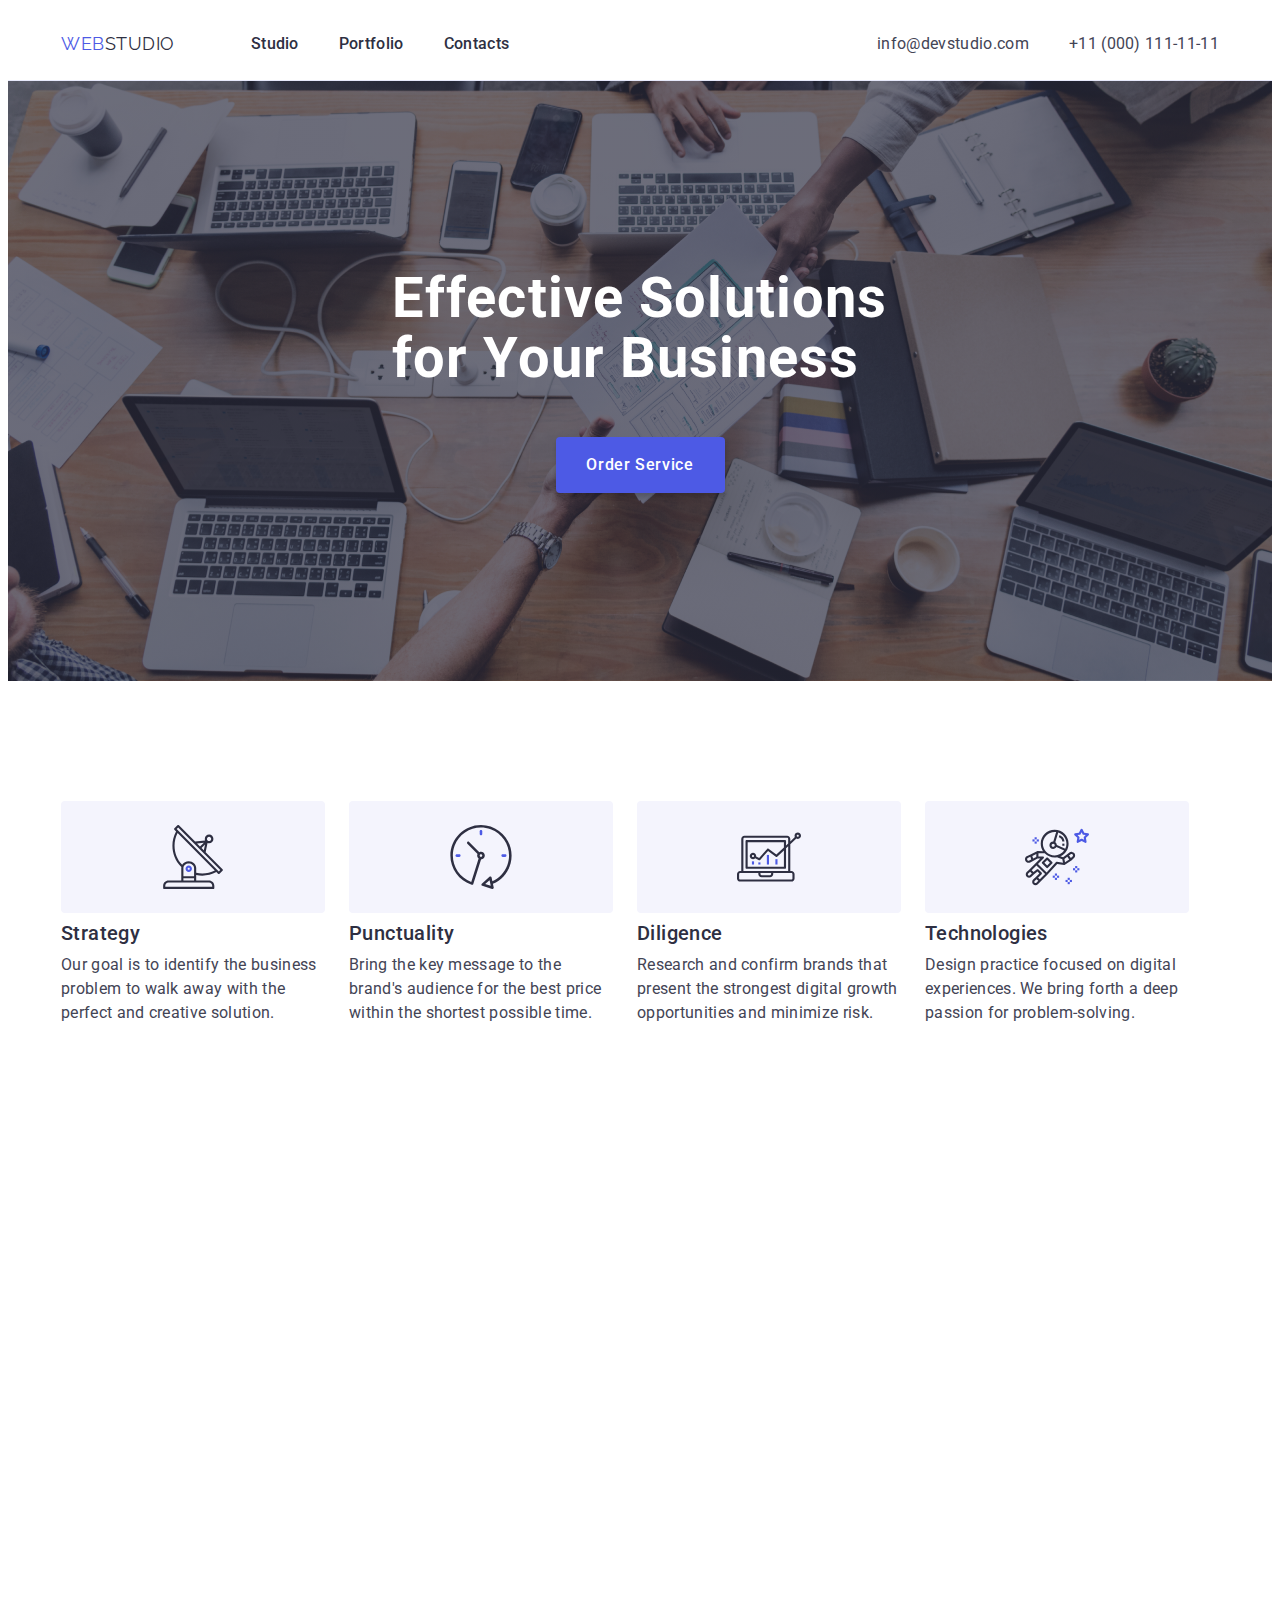
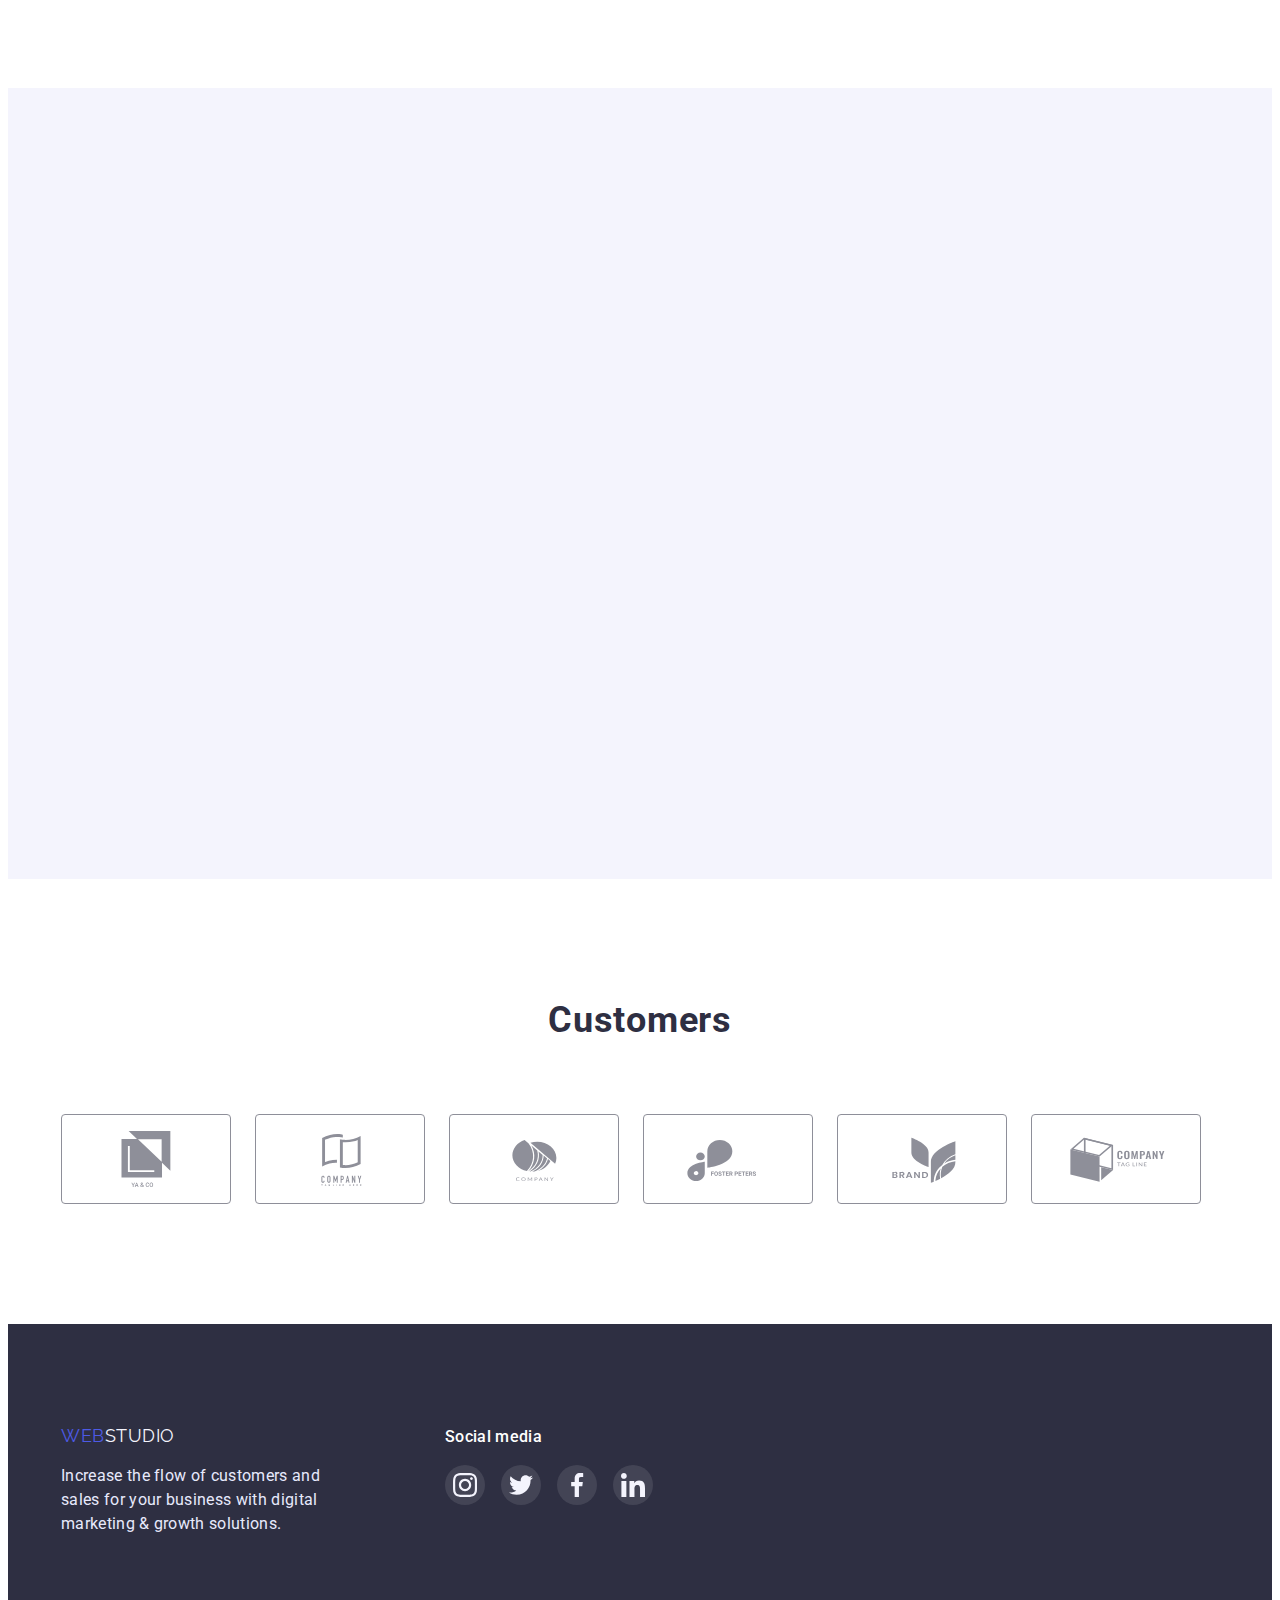
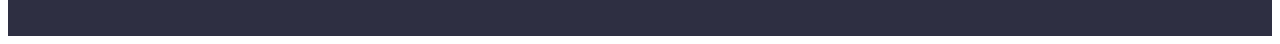
==== index.html @ cd5cf361 "Initial commit" ====
<!DOCTYPE html>
<html lang="en">
  <head>
    <meta charset="UTF-8" />
    <meta http-equiv="X-UA-Compatible" content="IE=edge" />
    <meta name="viewport" content="width=device-width, initial-scale=1.0" />
    <link rel="preconnect" href="https://fonts.googleapis.com" />
    <link rel="preconnect" href="https://fonts.gstatic.com" crossorigin />
    <link
      href="https://fonts.googleapis.com/css2?family=Raleway:wght@800&family=Roboto:wght@400;500;700;900&display=swap"
      rel="stylesheet"
    />
    <title>Web Studio</title>
    <link
      rel="stylesheet"
      href="https://cdnjs.cloudflare.com/ajax/libs/modern-normalize/1.1.0/modern-normalize.min.css"
      integrity="sha512-wpPYUAdjBVSE4KJnH1VR1HeZfpl1ub8YT/NKx4PuQ5NmX2tKuGu6U/JRp5y+Y8XG2tV+wKQpNHVUX03MfMFn9Q=="
      crossorigin="anonymous"
      referrerpolicy="no-referrer"
    />
    <link href="https://unpkg.com/aos@2.3.1/dist/aos.css" rel="stylesheet" />
    <link rel="stylesheet" href="./css/styles.css" />
  </head>
  <body>
    <!-- Header -->
    <header class="header">
      <div class="container header-container">
        <nav class="nav">
          <a class="logo link" href="./index.html"
            >Web<span class="logo-item">Studio</span></a
          >
          <ul class="menu-list list">
            <li class="menu-item">
              <a class="menu-link link" href="./index.html">Studio</a>
            </li>
            <li class="menu-item">
              <a class="menu-link link" href="./portfolio.html">Portfolio</a>
            </li>
            <li class="menu-item">
              <a class="menu-link link" href="./contacts.html">Contacts</a>
            </li>
          </ul>
        </nav>
        <address class="adress">
          <ul class="adress-menu list">
            <li class="adress-menu-item">
              <a class="adress-link link" href="mailto:info@devstudio.com"
                >info@devstudio.com</a
              >
            </li>
            <li class="adress-menu-item">
              <a class="adress-link link" href="tel:+11(000)111-11-11"
                >+11 (000) 111-11-11</a
              >
            </li>
          </ul>
        </address>
      </div>
    </header>
    <main>
      <section class="hero section">
        <div class="container hero-container">
          <h1 class="hero-title">Effective Solutions for Your Business</h1>
          <button class="main-btn btn" type="button" data-modal-open>
            Order Service
          </button>
        </div>
      </section>

      <!-- Our Features -->
      <section class="section">
        <div class="container">
          <h2 class="hidden">Our Features</h2>
          <ul class="features-list list">
            <li class="features-item">
              <div class="features-link link">
                <svg class="features-icon" width="64" height="64">
                  <use href="./images/icons.svg#icon-antenna"></use>
                </svg>
              </div>
              <h3 class="features-title">Strategy</h3>
              <p class="features-text">
                Our goal is to identify the business problem to walk away with
                the perfect and creative solution.
              </p>
            </li>
            <li class="features-item">
              <div class="features-link link">
                <svg class="features-icon" width="64" height="64">
                  <use href="./images/icons.svg#icon-clock"></use>
                </svg>
              </div>
              <h3 class="features-title">Punctuality</h3>
              <p class="features-text">
                Bring the key message to the brand's audience for the best price
                within the shortest possible time.
              </p>
            </li>
            <li class="features-item">
              <div class="features-link link">
                <svg class="features-icon" width="64" height="64">
                  <use href="./images/icons.svg#icon-diagram"></use>
                </svg>
              </div>
              <h3 class="features-title">Diligence</h3>

              <p class="features-text">
                Research and confirm brands that present the strongest digital
                growth opportunities and minimize risk.
              </p>
            </li>
            <li class="features-item">
              <div class="features-link link">
                <svg class="features-icon" width="64" height="64">
                  <use href="./images/icons.svg#icon-astronaut"></use>
                </svg>
              </div>
              <h3 class="features-title">Technologies</h3>
              <p class="features-text">
                Design practice focused on digital experiences. We bring forth a
                deep passion for problem-solving.
              </p>
            </li>
          </ul>
        </div>
      </section>
      <!-- What are we doing -->
      <section class="work-examples">
        <div class="container">
          <h2 class="section-title" data-aos="flip-left">What are we doing</h2>
          <ul class="examples-list list" data-aos="zoom-in-right">
            <li class="examples-item">
              <img src="./images/examples-1.jpg" alt="Computer" width="360" />
            </li>
            <li class="examples-item">
              <img
                src="./images/examples-2.jpg"
                alt="Mobile phone with many displays"
                width="360"
              />
            </li>
            <li class="examples-item">
              <img
                src="./images/examples-3.jpg"
                alt="the phone in the hand on the background of the computer screen"
                width="360"
              />
            </li>
          </ul>
        </div>
      </section>
      <!-- Our team -->
      <section class="our-team section">
        <div class="container">
          <h2 class="section-title" data-aos="flip-right">Our Team</h2>
          <ul class="team-list list" data-aos="zoom-in-left">
            <li class="team-item">
              <img
                src="./images/man-1.jpg"
                alt="A man with a smile and a thick beard in a blue shirt"
                width="264"
              />
              <div class="team-container">
                <h3 class="team-card-title">Mark Guerrero</h3>
                <p class="team-text">Product Designer</p>
                <ul class="team-soc-list list">
                  <li class="team-soc-item">
                    <a href="" class="team-soc-link link">
                      <svg class="team-soc-icon" width="16" height="16">
                        <use href="./images/icons.svg#icon-instagram"></use>
                      </svg>
                    </a>
                  </li>
                  <li class="team-soc-item">
                    <a href="" class="team-soc-link link">
                      <svg class="team-soc-icon" width="16" height="16">
                        <use href="./images/icons.svg#icon-twitter"></use>
                      </svg>
                    </a>
                  </li>
                  <li class="team-soc-item">
                    <a href="" class="team-soc-link link">
                      <svg class="team-soc-icon" width="16" height="16">
                        <use href="./images/icons.svg#icon-facebook"></use>
                      </svg>
                    </a>
                  </li>
                  <li class="team-soc-item">
                    <a href="" class="team-soc-link link">
                      <svg class="team-soc-icon" width="16" height="16">
                        <use href="./images/icons.svg#icon-linkedin"></use>
                      </svg>
                    </a>
                  </li>
                </ul>
              </div>
            </li>
            <li class="team-item">
              <img
                src="./images/man-2.jpg"
                alt="The man smiles and looks to the left"
                width="264"
              />
              <div class="team-container">
                <h3 class="team-card-title">Tom Ford</h3>
                <p class="team-text">Frontend Developer</p>
                <ul class="team-soc-list list">
                  <li class="team-soc-item">
                    <a href="" class="team-soc-link link">
                      <svg class="team-soc-icon" width="16" height="16">
                        <use href="./images/icons.svg#icon-instagram"></use>
                      </svg>
                    </a>
                  </li>
                  <li class="team-soc-item">
                    <a href="" class="team-soc-link link">
                      <svg class="team-soc-icon" width="16" height="16">
                        <use href="./images/icons.svg#icon-twitter"></use>
                      </svg>
                    </a>
                  </li>
                  <li class="team-soc-item">
                    <a href="" class="team-soc-link link">
                      <svg class="team-soc-icon" width="16" height="16">
                        <use href="./images/icons.svg#icon-facebook"></use>
                      </svg>
                    </a>
                  </li>
                  <li class="team-soc-item">
                    <a href="" class="team-soc-link link">
                      <svg class="team-soc-icon" width="16" height="16">
                        <use href="./images/icons.svg#icon-linkedin"></use>
                      </svg>
                    </a>
                  </li>
                </ul>
              </div>
            </li>
            <li class="team-item">
              <img
                src="./images/woman-1.jpg"
                alt="The girl in the pink sweater is smiling"
                width="264"
              />
              <div class="team-container">
                <h3 class="team-card-title">Camila Garcia</h3>
                <p class="team-text">Marketing</p>
                <ul class="team-soc-list list">
                  <li class="team-soc-item">
                    <a href="" class="team-soc-link link">
                      <svg class="team-soc-icon" width="16" height="16">
                        <use href="./images/icons.svg#icon-instagram"></use>
                      </svg>
                    </a>
                  </li>
                  <li class="team-soc-item">
                    <a href="" class="team-soc-link link">
                      <svg class="team-soc-icon" width="16" height="16">
                        <use href="./images/icons.svg#icon-twitter"></use>
                      </svg>
                    </a>
                  </li>
                  <li class="team-soc-item">
                    <a href="" class="team-soc-link link">
                      <svg class="team-soc-icon" width="16" height="16">
                        <use href="./images/icons.svg#icon-facebook"></use>
                      </svg>
                    </a>
                  </li>
                  <li class="team-soc-item">
                    <a href="" class="team-soc-link link">
                      <svg class="team-soc-icon" width="16" height="16">
                        <use href="./images/icons.svg#icon-linkedin"></use>
                      </svg>
                    </a>
                  </li>
                </ul>
              </div>
            </li>
            <li class="team-item">
              <img
                src="./images/man-3.jpg"
                alt="A man in a gray T-shirt is smiling"
                width="264"
              />
              <div class="team-container">
                <h3 class="team-card-title">Daniel Wilson</h3>
                <p class="team-text">UI Designer</p>
                <ul class="team-soc-list list">
                  <li class="team-soc-item">
                    <a href="" class="team-soc-link link">
                      <svg class="team-soc-icon" width="16" height="16">
                        <use href="./images/icons.svg#icon-instagram"></use>
                      </svg>
                    </a>
                  </li>
                  <li class="team-soc-item">
                    <a href="" class="team-soc-link link">
                      <svg class="team-soc-icon" width="16" height="16">
                        <use href="./images/icons.svg#icon-twitter"></use>
                      </svg>
                    </a>
                  </li>
                  <li class="team-soc-item">
                    <a href="" class="team-soc-link link">
                      <svg class="team-soc-icon" width="16" height="16">
                        <use href="./images/icons.svg#icon-facebook"></use>
                      </svg>
                    </a>
                  </li>
                  <li class="team-soc-item">
                    <a href="" class="team-soc-link link">
                      <svg class="team-soc-icon" width="16" height="16">
                        <use href="./images/icons.svg#icon-linkedin"></use>
                      </svg>
                    </a>
                  </li>
                </ul>
              </div>
            </li>
          </ul>
        </div>
      </section>
      <section class="section">
        <div class="container">
          <h2 class="section-title">Customers</h2>
          <ul class="customers-list list">
            <li class="customers-item">
              <a href="" class="customers-link link">
                <svg class="customers-icon" width="104" height="56">
                  <use href="./images/icons.svg#icon-ya-and-co-logo-1"></use>
                </svg>
              </a>
            </li>
            <li class="customers-item">
              <a href="" class="customers-link link">
                <svg class="customers-icon" width="104" height="56">
                  <use href="./images/icons.svg#icon-tagline-here"></use>
                </svg>
              </a>
            </li>
            <li class="customers-item">
              <a href="" class="customers-link link">
                <svg class="customers-icon" width="104" height="56">
                  <use href="./images/icons.svg#icon-company"></use>
                </svg>
              </a>
            </li>
            <li class="customers-item">
              <a href="" class="customers-link link">
                <svg class="customers-icon" width="104" height="56">
                  <use href="./images/icons.svg#icon-foster-peters"></use>
                </svg>
              </a>
            </li>
            <li class="customers-item">
              <a href="" class="customers-link link">
                <svg class="customers-icon" width="104" height="56">
                  <use href="./images/icons.svg#icon-brand"></use>
                </svg>
              </a>
            </li>
            <li class="customers-item">
              <a href="" class="customers-link link">
                <svg class="customers-icon" width="104" height="56">
                  <use href="./images/icons.svg#icon-company-tagline"></use>
                </svg>
              </a>
            </li>
          </ul>
        </div>
      </section>
    </main>
    <!-- Footer -->
    <footer class="footer">
      <div class="container footer-container">
        <div>
          <a class="footer-logo link" href="./index.html"
            >Web<span class="logo-footer-span">Studio</span></a
          >
          <p class="footer-text">
            Increase the flow of customers and sales for your business with
            digital marketing & growth solutions.
          </p>
        </div>
        <div class="footer-soc-container">
          <p class="footer-soc-text">Social media</p>
          <ul class="footer-soc-list list">
            <li class="footer-soc-item">
              <a href="" class="footer-soc-link link">
                <svg class="footer-soc-icon" width="24" height="24">
                  <use href="./images/icons.svg#icon-instagram"></use>
                </svg>
              </a>
            </li>
            <li class="footer-soc-item">
              <a href="" class="footer-soc-link">
                <svg class="footer-soc-icon" width="24" height="24">
                  <use href="./images/icons.svg#icon-twitter"></use>
                </svg>
              </a>
            </li>
            <li class="footer-soc-item">
              <a href="" class="footer-soc-link link">
                <svg class="footer-soc-icon" width="24" height="24">
                  <use href="./images/icons.svg#icon-facebook"></use>
                </svg>
              </a>
            </li>
            <li class="footer-soc-item">
              <a href="" class="footer-soc-link link">
                <svg class="footer-soc-icon" width="24" height="24">
                  <use href="./images/icons.svg#icon-linkedin"></use>
                </svg>
              </a>
            </li>
          </ul>
        </div>
      </div>
    </footer>
    <div class="backdrop is-hidden" data-modal>
      <div class="modal">
        <button type="button" class="modal-close" data-modal-close>
          <svg class="icon-modal-close" width="8" height="8">
            <use href="./images/icons.svg#icon-close-black-btn"></use>
          </svg>
        </button>
      </div>
    </div>
    <script src="https://unpkg.com/aos@2.3.1/dist/aos.js"></script>
    <script>
      AOS.init();
    </script>
    <script src="./js/modal.js"></script>
  </body>
</html>
---- css/styles.css ----
:root {
  --primary-text-color: #434455;
  --tittle-text-color: #2e2f42;
  --primary-white-color: #ffffff;
  --primary-bcg-color: #f4f4fd;
  --logo-color: #2e2f42;
  --hero-bg-color: #4d5ae5;
  --section-title-color: #2e2f42;
  --modal-btn-color: #4d5ae5;
  --modal-btn-background: #f4f4fd;
  --portfolio-card-accent: #4d5ae5;
  --portfolio-card-text: #f4f4fd;
  --link-accent: #404bbf;
  --transition: 250ms cubic-bezier(0.4, 0, 0.2, 1);
}

/*?-----------------------RESET-------------------------- */

ul {
  margin: 0;
  padding: 0;
}
h1,
h2,
h3,
h4,
h5,
h6,
p {
  margin: 0;
}
img {
  display: block;
  width: 100%;
}

/*?-----------------------BASE-------------------------- */
body {
  color: var(--primary-text-color);
  font-family: "Roboto", sans-serif;
  background-color: var(--primary-white-color);
}
.list {
  list-style: none;
}
.link {
  text-decoration: none;
}
.section-title {
  font-size: 36px;
  line-height: 1.2;
  letter-spacing: 0.02em;
  margin-bottom: 72px;
  text-align: center;
  color: var(--section-title-color);
  text-transform: capitalize;
}
.hidden {
  position: absolute;
  width: 1px;
  height: 1px;
  margin: -1px;
  border: 0;
  padding: 0;
  white-space: nowrap;
  clip-path: inset(100%);
  clip: rect(0 0 0 0);
  overflow: hidden;
}
.container {
  width: 100%;
  max-width: 1158px;
  padding-left: 15px;
  padding-right: 15px;
  /** outline: 2px solid red; */
  margin: 0 auto;
}
.section {
  padding-top: 120px;
  padding-bottom: 120px;
}
.btn {
  display: block;
}
/*?-----------------------LOGO-------------------------- */
.logo {
  font-family: "Raleway", sans-serif;
  font-size: 18px;
  line-height: 1.33;
  letter-spacing: 0.03em;
  text-transform: uppercase;
  color: #4d5ae5;
  padding: 24px 0;
  margin-right: 76px;
}
.logo-item {
  color: var(--logo-color);
}
/*?-----------------------HEADER-------------------------- */
.header-container {
  display: flex;
}
.nav {
  display: flex;
  align-items: center;
  margin-right: auto;
}
.header {
  border-bottom: 1px solid #e7e9fc;
}
.menu-list {
  display: flex;
  gap: 40px;
}

.menu-link {
  position: relative;
  line-height: 1.5;
  font-weight: 500;
  letter-spacing: 0.02em;
  color: var(--tittle-text-color);
  display: block;
  padding: 24px 0;
  transition: color var(--transition);
}
.menu-link:hover:after {
  position: absolute;
  bottom: -1px;
  content: "";
  display: block;
  height: 4px;
  width: 100%;
  background-color: #404bbf;
  border-radius: 2px;
}
.menu-link:is(:hover, :focus) {
  color: var(--link-accent);
}
.adress {
  display: flex;
  align-items: center;
}
.adress-menu {
  display: flex;
  gap: 40px;
}
.adress-link {
  font-style: normal;
  line-height: 1.5;
  letter-spacing: 0.02em;
  color: var(--primary-text-color);
  display: block;
  padding: 24px 0;
  transition: color var(--transition);
}

.adress-link:is(:hover, :focus) {
  color: var(--link-accent);
}
/*?-----------------------HERO-------------------------- */
.main-btn {
  font-family: "Roboto", sans-serif;
  font-size: 16px;
  font-weight: 500;
  line-height: 1.5;
  min-width: 169px;
  height: 56px;
  margin: 0 auto;
  align-items: center;
  letter-spacing: 0.04em;
  color: var(--primary-white-color);
  background-color: var(--hero-bg-color);
  border: none;
  box-shadow: 0px 4px 4px rgba(0, 0, 0, 0.15);
  border-radius: 4px;
  cursor: pointer;
  margin-top: 48px;
  transition: background-color var(--transition), cursor var(--transition);
}
.main-btn:is(:hover, :focus) {
  background-color: #404bbf;
  cursor: pointer;
}
.hero {
  max-width: 1440px;
  margin: 0 auto;
  background-image: linear-gradient(
      rgba(46, 47, 66, 0.7),
      rgba(46, 47, 66, 0.7)
    ),
    url(../images/hero-background.jpg);
  background-repeat: no-repeat;
  background-position: center;
  background-size: cover;
  padding: 188px 0;
}
.hero-title {
  font-size: 56px;
  line-height: 1.07;
  letter-spacing: 0.02em;
  max-width: 496px;
  color: var(--primary-white-color);
  margin: 0 auto;
}
/*?-----------------------OUR FEATURES-------------------------- */
.features-title {
  font-weight: 500;
  font-size: 20px;
  line-height: 1.2;
  letter-spacing: 0.02em;
  color: var(--tittle-text-color);
  margin-bottom: 8px;
}
.features-list {
  display: flex;
  gap: 24px;
}
.features-item {
  max-width: 264px;
}
.features-link {
  width: 264px;
  height: 112px;
  display: block;
  display: flex;
  align-items: center;
  justify-content: center;
  background-color: var(--primary-bcg-color);
  border-radius: 4px;
  margin-bottom: 8px;
}
.features-text {
  line-height: 1.5;
  letter-spacing: 0.02em;
  color: var(--primary-text-color);
}
/*?-----------------------WHAT ARE WE DOING-------------------------- */
.work-examples {
  padding-bottom: 120px;
}
.examples-list {
  display: flex;
  gap: 24px;
}
.examples-item {
  width: calc((100% - 48px) / 3);
}
/*?-----------------------OUR TEAM-------------------------- */
.our-team {
  background-color: var(--primary-bcg-color);
}
.team-list {
  display: flex;
  gap: 24px;
}
.team-item {
  background-color: var(--primary-white-color);
  width: calc((100% - 72px) / 4);
  box-shadow: 0px 1px 6px rgba(46, 47, 66, 0.08),
    0px 1px 1px rgba(46, 47, 66, 0.16), 0px 2px 1px rgba(46, 47, 66, 0.08);
  border-radius: 0px 0px 4px 4px;
}
.team-container {
  padding-top: 32px;
  padding-bottom: 32px;
}
.team-card-title {
  font-size: 20px;
  font-weight: 500;
  line-height: 1.2;
  letter-spacing: 0.02em;
  color: var(--tittle-text-color);
  margin-bottom: 8px;
  text-align: center;
}
.team-text {
  line-height: 1.5;
  letter-spacing: 0.02em;
  text-align: center;
  margin-bottom: 8px;
}
.team-soc-list {
  display: flex;
  justify-content: center;
  gap: 24px;
}
.team-soc-item {
  width: 40px;
  height: 40px;
}
.team-soc-link {
  width: 100%;
  height: 100%;
  background-color: var(--modal-btn-color);
  display: block;
  border-radius: 50%;
  display: flex;
  align-items: center;
  justify-content: center;
  transition: background-color var(--transition);
}
.team-soc-link:is(:hover, :focus) {
  background-color: #404bbf;
}
/*?-----------------------Customers-------------------------- */
.customers-list {
  display: flex;
  gap: 24px;
}

.customers-link {
  width: 168px;
  height: 88px;
  border: 1px solid #8e8f99;
  border-radius: 4px;
  display: flex;
  align-items: center;
  justify-content: center;
  color: #8e8f99;
  transition: border-color var(--transition);
}
.customers-icon {
  fill: #8e8f99;
}
.customers-link:hover,
.customers-link:focus {
  border-color: #404bbf;
}
.customers-link:hover .customers-icon,
.customers-link:focus .customers-icon {
  fill: #404bbf;
}
/*?-----------------------FOOTER-------------------------- */
.footer {
  background-color: var(--tittle-text-color);
  padding-top: 100px;
  padding-bottom: 100px;
}
.footer-logo {
  font-family: "Raleway", sans-serif;
  font-size: 18px;
  line-height: 1.33;
  letter-spacing: 0.03em;
  text-transform: uppercase;
  color: #4d5ae5;
}
.logo-footer-span {
  color: #f4f4fd;
}
.footer-soc-text {
  font-weight: 500;
  line-height: 1.5;
  letter-spacing: 0.02em;
  color: var(--primary-white-color);
}
.footer-container {
  display: flex;
  align-items: baseline;
}
.footer-soc-list {
  display: flex;
  justify-content: center;
  gap: 16px;
  margin-top: 16px;
}
.footer-soc-item {
  width: 40px;
  height: 40px;
}
.footer-soc-link {
  width: 100%;
  height: 100%;
  border-radius: 50%;
  background-color: rgba(255, 255, 255, 0.1);
  display: flex;
  align-items: center;
  justify-content: center;
  transition: background-color var(--transition);
}
.footer-soc-link:is(:hover, :focus) {
  background-color: #31d0aa;
}
.footer-soc-container {
  margin-left: 120px;
}
.footer-text {
  line-height: 1.5;
  letter-spacing: 0.02em;
  max-width: 264px;
  color: #e7e9fc;
  margin-top: 16px;
}

/*?-----------------------PORTFOLIO-------------------------- */
.portfolio-btn {
  font-family: "Roboto", sans-serif;
  font-size: 16px;
  font-weight: 500;
  line-height: 1.5;
  letter-spacing: 0.04em;
  color: var(--modal-btn-color);
  background-color: var(--modal-btn-background);
  padding: 12px 24px;
  border: 1px solid #e7e9fc;
  border-radius: 4px;
  cursor: pointer;
  transition: color var(--transition), background-color var(--transition),
    box-shadow var(--transition);
}
.portfolio-btn:is(:hover, :focus) {
  color: var(--primary-white-color);
  background-color: #404bbf;
  box-shadow: 0px 3px 1px rgba(0, 0, 0, 0.1), 0px 2px 1px rgba(0, 0, 0, 0.08),
    0px 2px 2px rgba(0, 0, 0, 0.12);
}
.portfolio {
  padding-bottom: 120px;
  padding-top: 96px;
}
.portfolio-btn-list {
  margin-bottom: 72px;
  display: flex;
  justify-content: center;
  gap: 24px;
}
.portfolio-title {
  font-size: 20px;
  font-weight: 500;
  line-height: 1.2;
  letter-spacing: 0.02em;
  margin-bottom: 8px;
  color: var(--tittle-text-color);
}
.portfolio-item {
  width: calc((100% - 48px) / 3);
  transition: box-shadow var(--transition), cursor var(--transition),
    transform var(--transition);
}
.portfolio-item:hover .portfolio-top-text {
  transform: translateY(0);
}
.portfolio-item:is(:hover, :focus) {
  box-shadow: 0px 1px 6px rgba(46, 47, 66, 0.08),
    0px 1px 1px rgba(46, 47, 66, 0.16), 0px 2px 1px rgba(46, 47, 66, 0.08);
  cursor: pointer;
}
.portfolio-item-container {
  border: 1px solid #e7e9fc;
  border-top: none;
  padding-left: 16px;
  padding-top: 32px;
  padding-bottom: 32px;
}
.portfolio-top-wrap {
  position: relative;
  overflow: hidden;
}
.portfolio-text {
  line-height: 1.5;
  letter-spacing: 0.02em;
  color: var(--primary-text-color);
}
.portfolio-top-text {
  position: absolute;
  top: 0;
  padding: 40px 32px;
  font-size: 16px;
  line-height: 1.5;
  letter-spacing: 0.02em;
  color: var(--portfolio-card-text);
  background-color: var(--portfolio-card-accent);
  height: 100%;
  transform: translateY(100%);
  transition: transform var(--transition);
}
.portfolio-list {
  display: flex;
  flex-wrap: wrap;
  column-gap: 24px;
  row-gap: 48px;
}

/*?-----------------------MODAL WINDOW-------------------------- */
.backdrop {
  position: fixed;
  top: 0;
  background-color: rgba(46, 47, 66, 0.4);
  width: 100%;
  height: 100%;
  transition: opacity 400ms linear, visibility 400ms linear;
}
.modal {
  position: absolute;
  top: 50%;
  left: 50%;
  transform: translate(-50%, -50%) scaleY(1);
  width: 408px;
  min-height: 576px;
  padding: 24px;
  background-color: #fcfcfc;
  box-shadow: 0px 1px 1px rgba(0, 0, 0, 0.14), 0px 1px 3px rgba(0, 0, 0, 0.12),
    0px 2px 1px rgba(0, 0, 0, 0.2);
  border-radius: 4px;
  transition: transform 400ms linear;
}
.backdrop.is-hidden .modal {
  transform: translate(-50%, 250%) scaleY(0);
}
.modal-close {
  width: 24px;
  height: 24px;
  display: block;
  margin-left: auto;
  border-radius: 50%;
  background-color: #e7e9fc;
  border: 1px solid rgba(0, 0, 0, 0.1);
  display: flex;
  align-items: center;
  justify-content: center;
}
.is-hidden {
  opacity: 0;
  pointer-events: none;
  visibility: hidden;
}
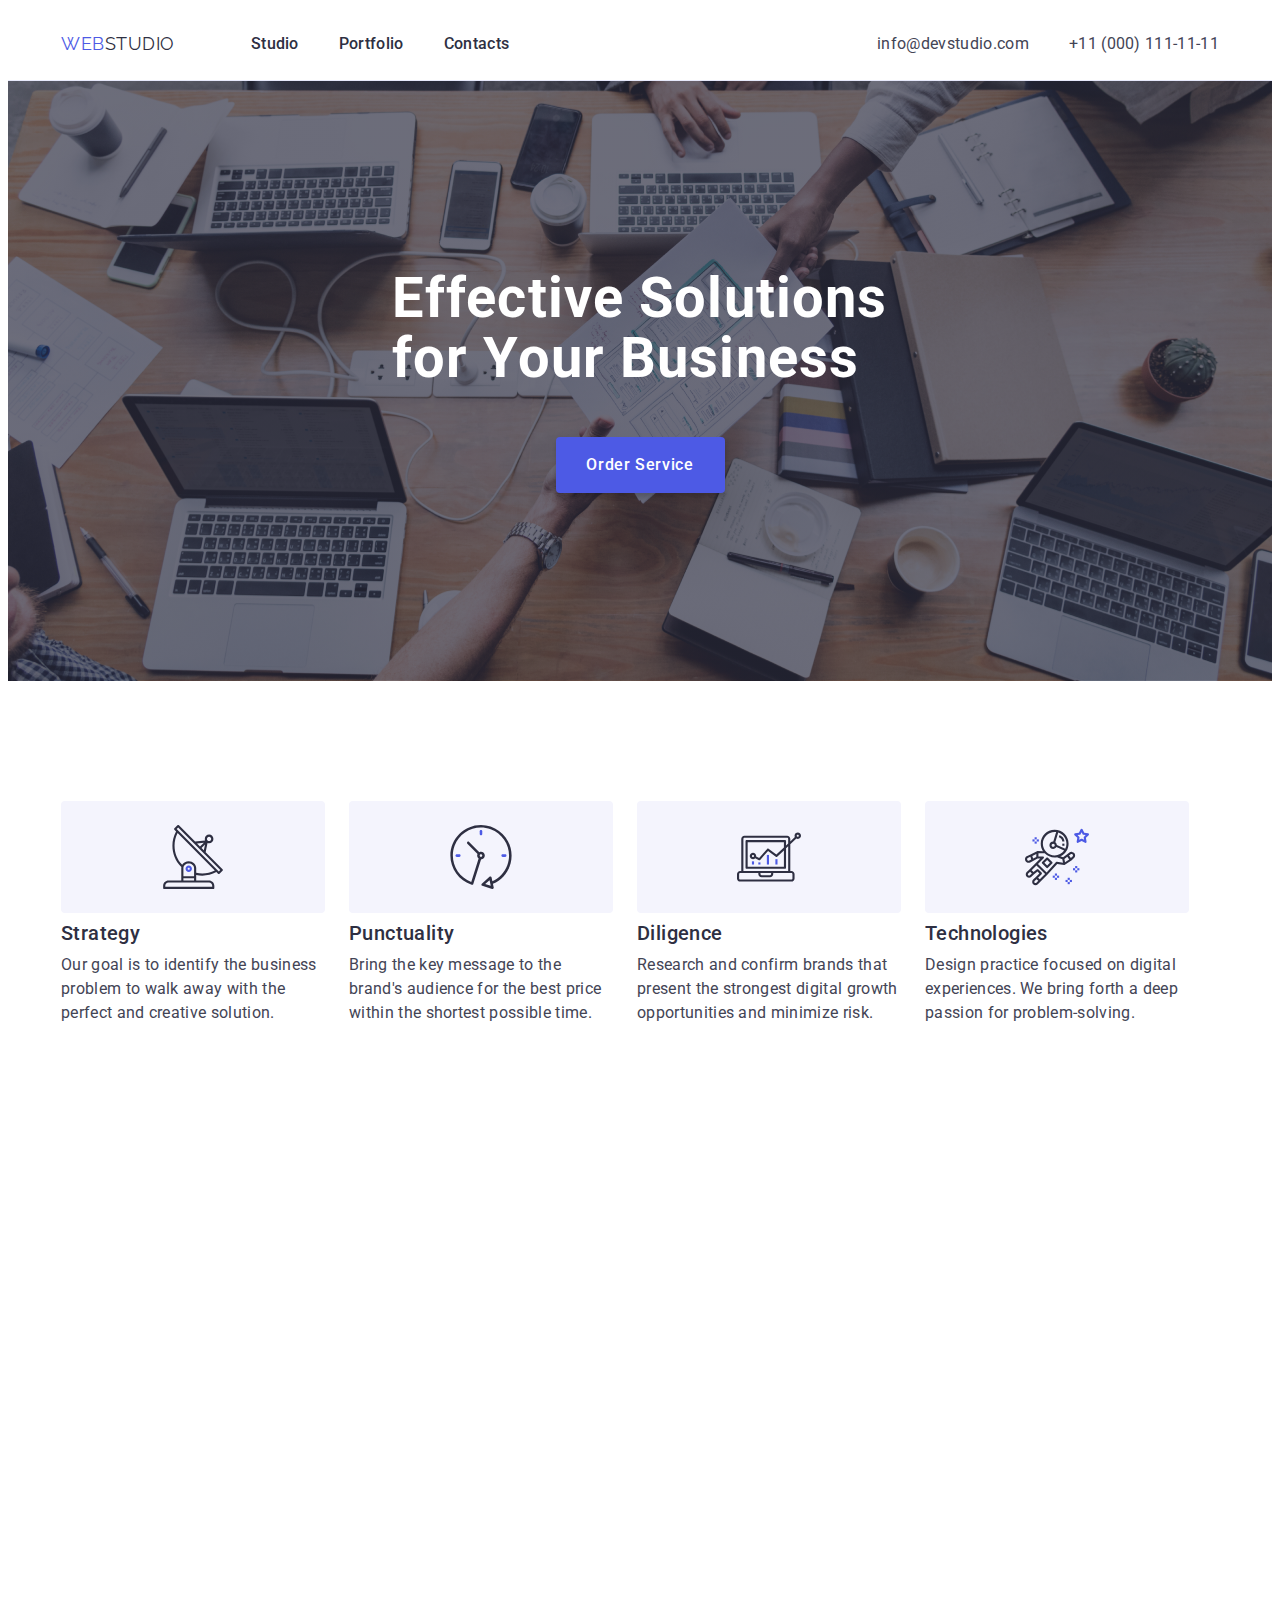
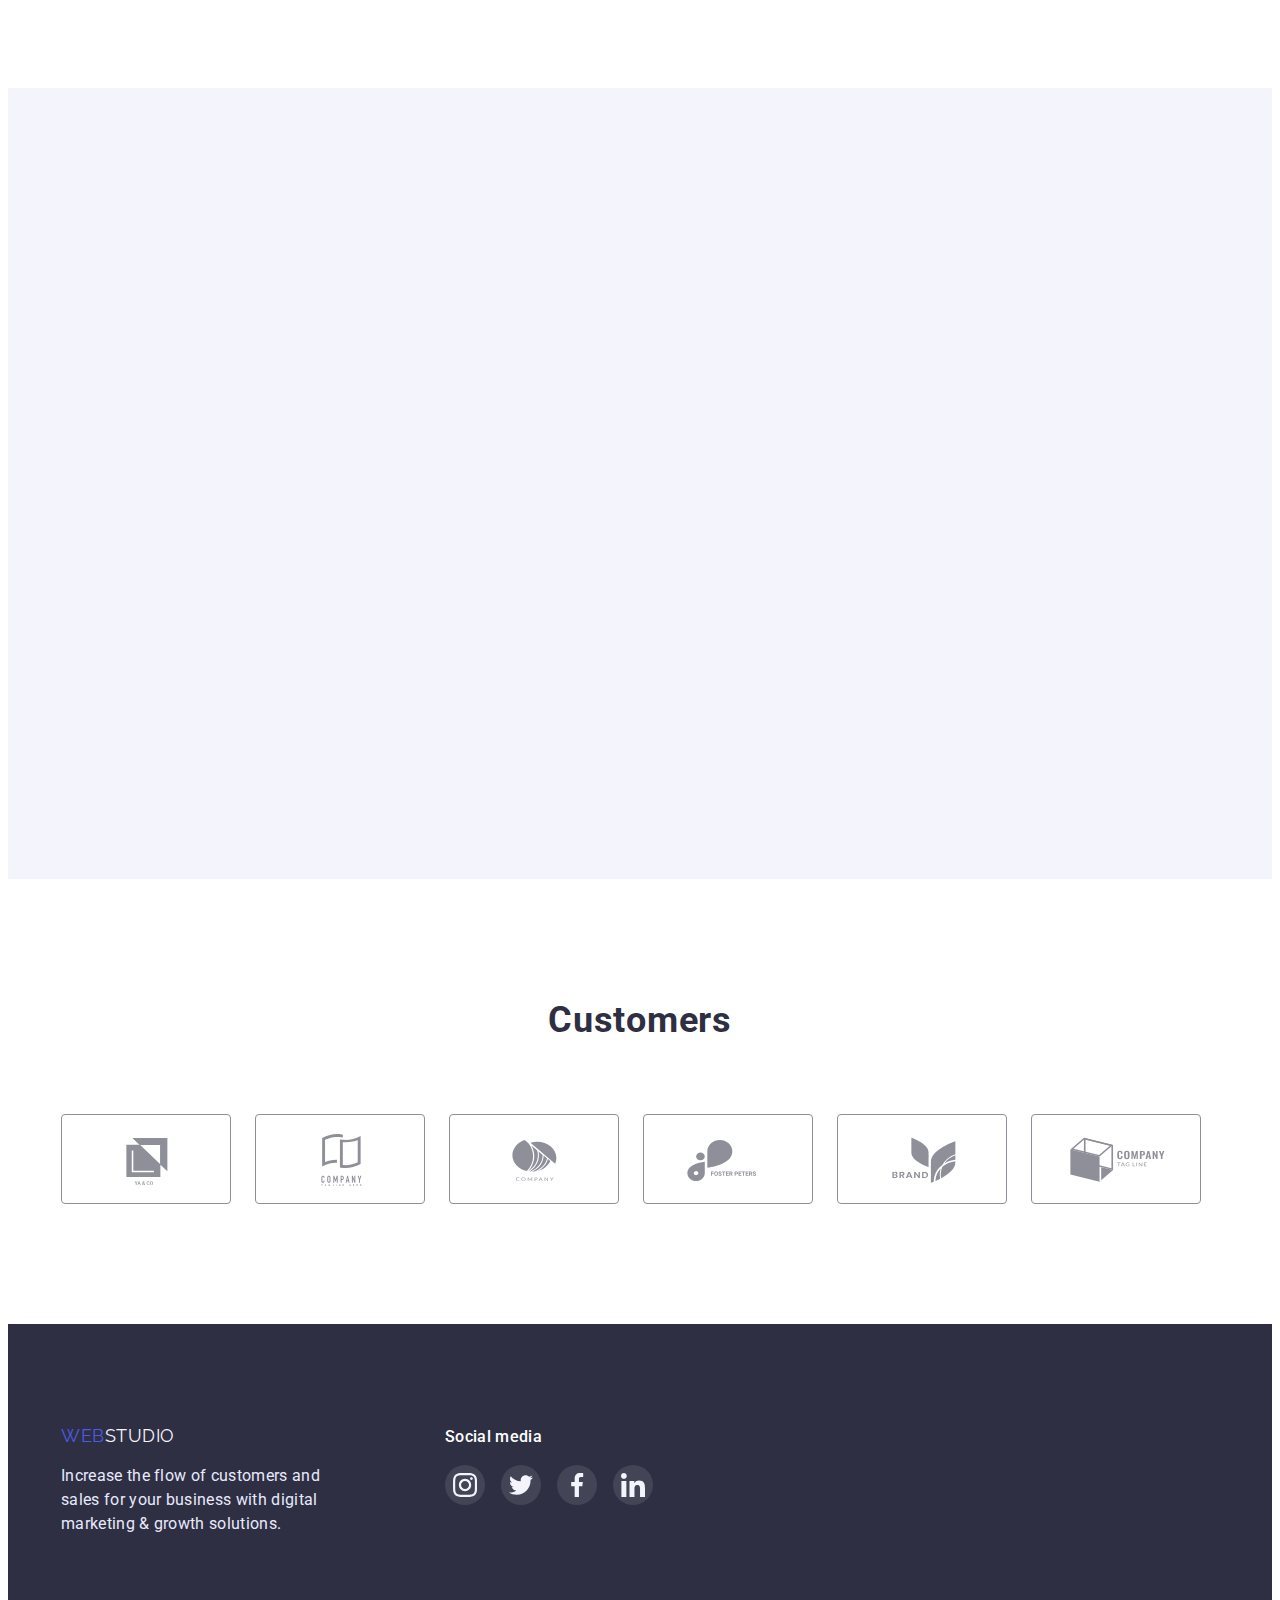
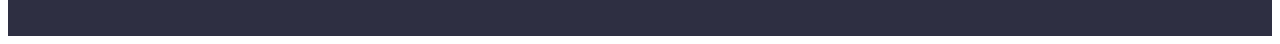
==== commit 2bedf22c: "." ====
--- a/index.html
+++ b/index.html
@@ -328,7 +328,7 @@
             <li class="customers-item">
               <a href="" class="customers-link link">
                 <svg class="customers-icon" width="104" height="56">
-                  <use href="./images/icons.svg#icon-ya-and-co-logo-1"></use>
+                  <use href="./images/icons.svg#icon-logo-ya-and-co"></use>
                 </svg>
               </a>
             </li>
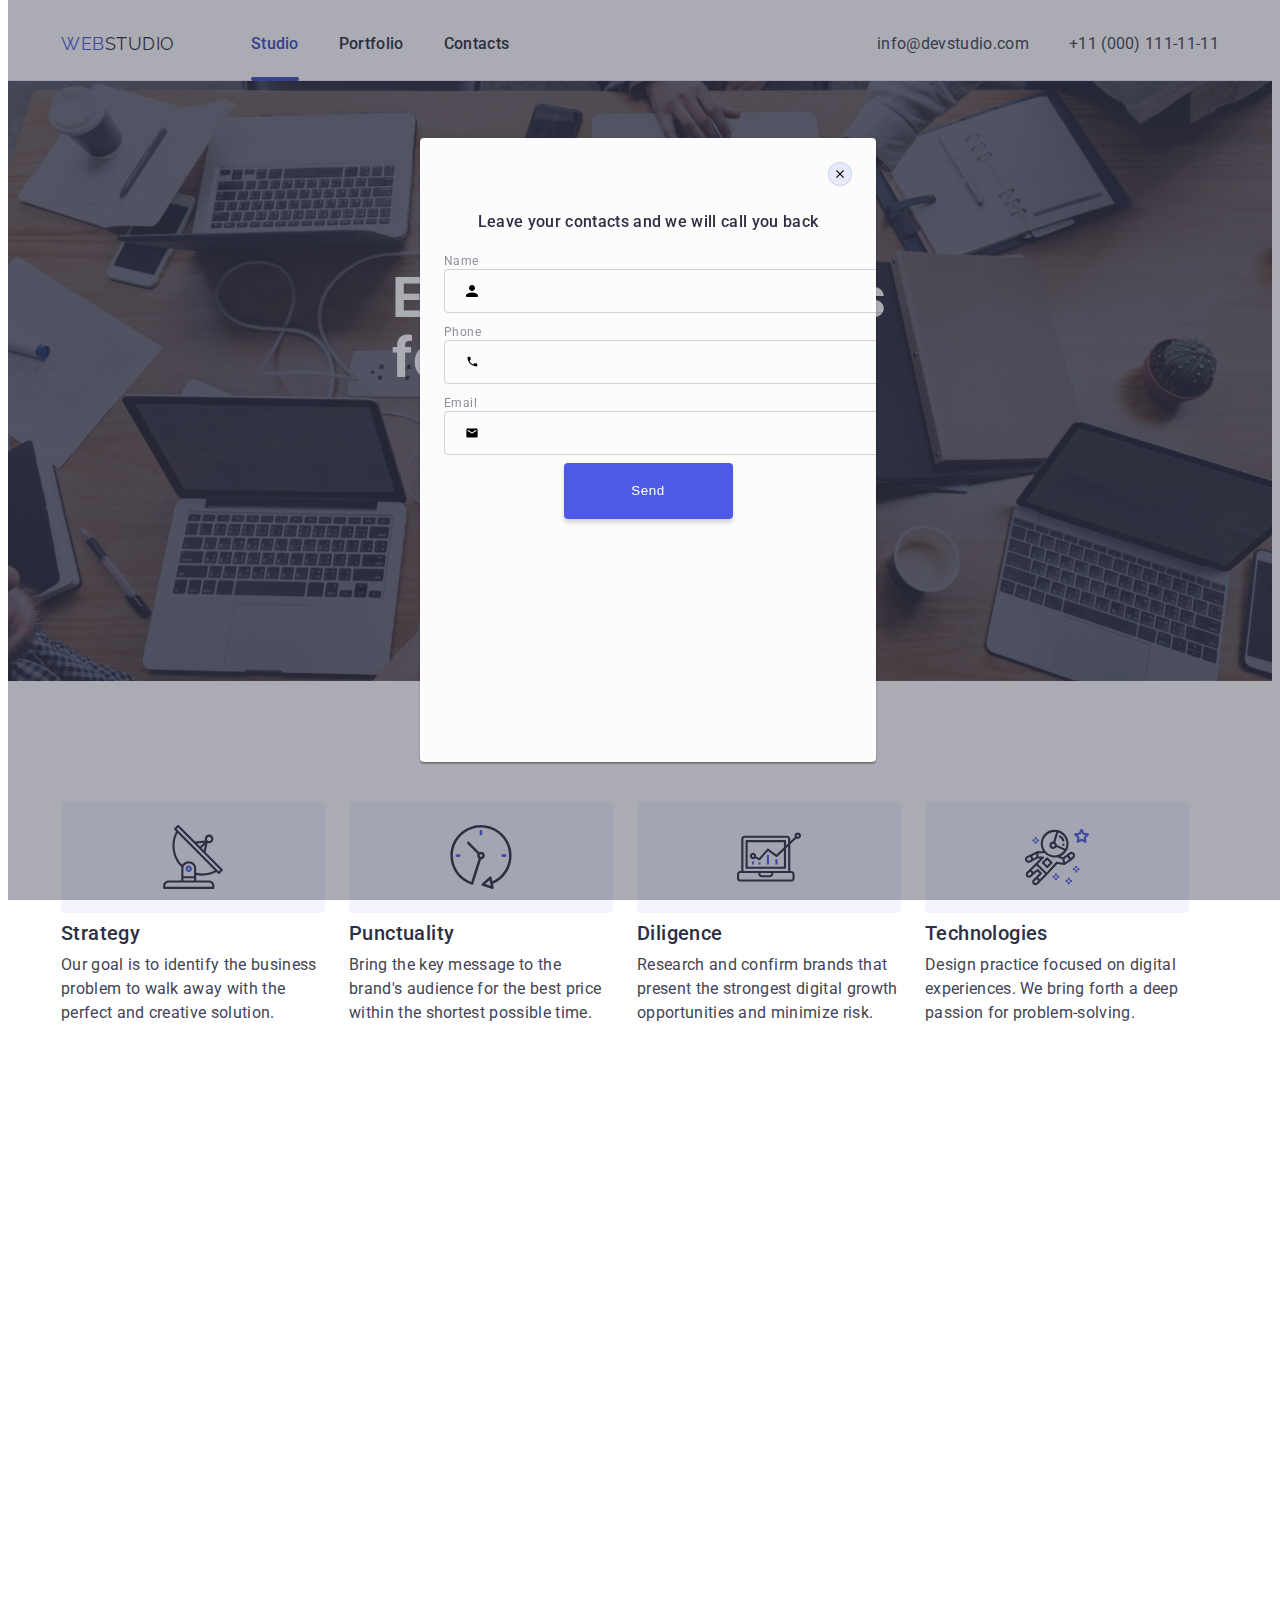
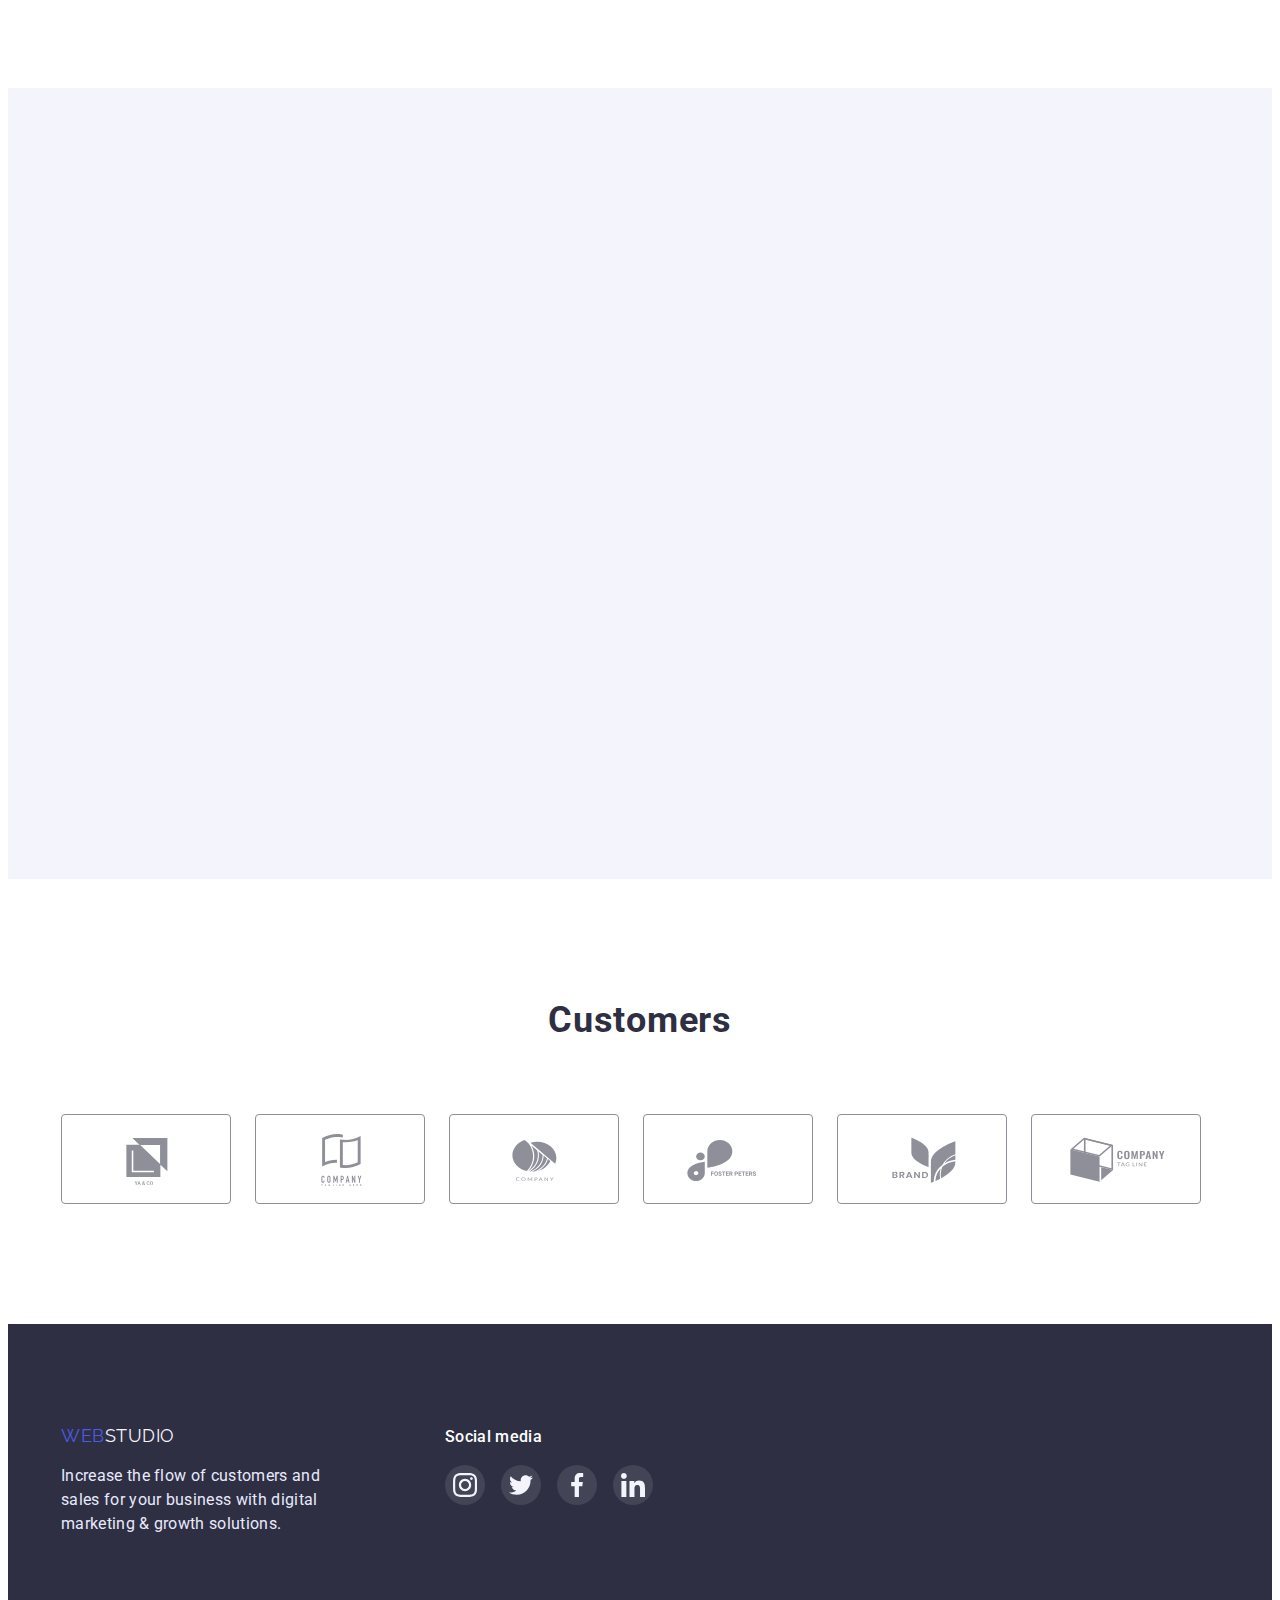
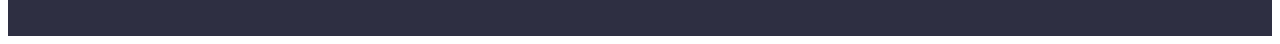
==== commit 3ca6f832: "homework 6" ====
--- a/index.html
+++ b/index.html
@@ -31,7 +31,7 @@
           >
           <ul class="menu-list list">
             <li class="menu-item">
-              <a class="menu-link link" href="./index.html">Studio</a>
+              <a class="menu-link link active" href="./index.html">Studio</a>
             </li>
             <li class="menu-item">
               <a class="menu-link link" href="./portfolio.html">Portfolio</a>
@@ -59,7 +59,7 @@
     </header>
     <main>
       <section class="hero section">
-        <div class="container hero-container">
+        <div class="container">
           <h1 class="hero-title">Effective Solutions for Your Business</h1>
           <button class="main-btn btn" type="button" data-modal-open>
             Order Service
@@ -418,13 +418,59 @@
         </div>
       </div>
     </footer>
-    <div class="backdrop is-hidden" data-modal>
+    <div class="backdrop" data-modal>
       <div class="modal">
         <button type="button" class="modal-close" data-modal-close>
           <svg class="icon-modal-close" width="8" height="8">
             <use href="./images/icons.svg#icon-close-black-btn"></use>
           </svg>
         </button>
+        <p class="modal-title">Leave your contacts and we will call you back</p>
+        <form class="modal-form">
+          <div class="modal-field">
+            <label for="user-name" class="input-text">Name</label>
+            <div class="input-wrap">
+              <input
+                class="modal-input"
+                type="text"
+                id="user-name"
+                name="user-name"
+              />
+              <svg class="modal-icon" width="18" height="18">
+                <use href="./images/icons.svg#icon-name"></use>
+              </svg>
+            </div>
+          </div>
+          <div class="modal-field">
+            <label for="user-tel" class="input-text">Phone</label>
+            <div class="input-wrap">
+              <input
+                class="modal-input"
+                type="tel"
+                id="user-tel"
+                name="user-tel"
+              />
+              <svg class="modal-icon" width="18" height="18">
+                <use href="./images/icons.svg#icon-tel"></use>
+              </svg>
+            </div>
+          </div>
+          <div class="modal-field">
+            <label for="user-email" class="input-text">Email</label>
+            <div class="input-wrap">
+              <input
+                class="modal-input"
+                type="email"
+                id="user-email"
+                name="user-email"
+              />
+              <svg class="modal-icon" width="18" height="18">
+                <use href="./images/icons.svg#icon-email"></use>
+              </svg>
+            </div>
+          </div>
+          <button type="submit" class="modal-send btn">Send</button>
+        </form>
       </div>
     </div>
     <script src="https://unpkg.com/aos@2.3.1/dist/aos.js"></script>
--- a/css/styles.css
+++ b/css/styles.css
@@ -123,7 +123,10 @@
   padding: 24px 0;
   transition: color var(--transition);
 }
-.menu-link:hover:after {
+.active {
+  color: var(--link-accent);
+}
+.active:after {
   position: absolute;
   bottom: -1px;
   content: "";
@@ -321,6 +324,7 @@
 }
 .customers-icon {
   fill: #8e8f99;
+  transition: fill var(--transition);
 }
 .customers-link:hover,
 .customers-link:focus {
@@ -433,8 +437,7 @@
 }
 .portfolio-item {
   width: calc((100% - 48px) / 3);
-  transition: box-shadow var(--transition), cursor var(--transition),
-    transform var(--transition);
+  transition: box-shadow var(--transition), cursor var(--transition);
 }
 .portfolio-item:hover .portfolio-top-text {
   transform: translateY(0);
@@ -487,7 +490,7 @@
   background-color: rgba(46, 47, 66, 0.4);
   width: 100%;
   height: 100%;
-  transition: opacity 400ms linear, visibility 400ms linear;
+  transition: opacity var(--transition), visibility var(--transition);
 }
 .modal {
   position: absolute;
@@ -501,7 +504,7 @@
   box-shadow: 0px 1px 1px rgba(0, 0, 0, 0.14), 0px 1px 3px rgba(0, 0, 0, 0.12),
     0px 2px 1px rgba(0, 0, 0, 0.2);
   border-radius: 4px;
-  transition: transform 400ms linear;
+  transition: transform var(--transition);
 }
 .backdrop.is-hidden .modal {
   transform: translate(-50%, 250%) scaleY(0);
@@ -509,14 +512,73 @@
 .modal-close {
   width: 24px;
   height: 24px;
-  display: block;
   margin-left: auto;
+  margin-bottom: 24px;
   border-radius: 50%;
   background-color: #e7e9fc;
   border: 1px solid rgba(0, 0, 0, 0.1);
   display: flex;
   align-items: center;
   justify-content: center;
+  transition: background-color var(--transition), fill var(--transition),
+    cursor var(--transition);
+}
+.modal-close:is(:hover, :focus) {
+  background-color: var(--link-accent);
+  fill: var(--primary-white-color);
+  cursor: pointer;
+}
+.modal-field {
+  margin-bottom: 8px;
+}
+.modal-title {
+  font-weight: 500;
+  line-height: 1.5;
+  text-align: center;
+  letter-spacing: 0.02em;
+  color: var(--tittle-text-color);
+  margin-bottom: 16px;
+}
+.modal-input {
+  width: 100%;
+  height: 40px;
+  border: 1px solid #2e2f42;
+  border-radius: 4px;
+  opacity: 0.2;
+  background-color: transparent;
+  padding-left: 38px;
+}
+.input-wrap {
+  position: relative;
+}
+
+.modal-icon {
+  position: absolute;
+  left: 19px;
+  top: 50%;
+  transform: translateY(-50%);
+}
+.input-text {
+  font-size: 12px;
+  line-height: 1.17;
+  letter-spacing: 0.04em;
+  color: #8e8f99;
+  margin-bottom: 4px;
+}
+.modal-send {
+  font-weight: 500;
+  line-height: 1.5;
+  min-width: 169px;
+  height: 56px;
+  margin: 0 auto;
+  align-items: center;
+  letter-spacing: 0.04em;
+  color: var(--primary-white-color);
+  background-color: var(--hero-bg-color);
+  border: none;
+  box-shadow: 0px 4px 4px rgba(0, 0, 0, 0.15);
+  border-radius: 4px;
+  cursor: pointer;
 }
 .is-hidden {
   opacity: 0;
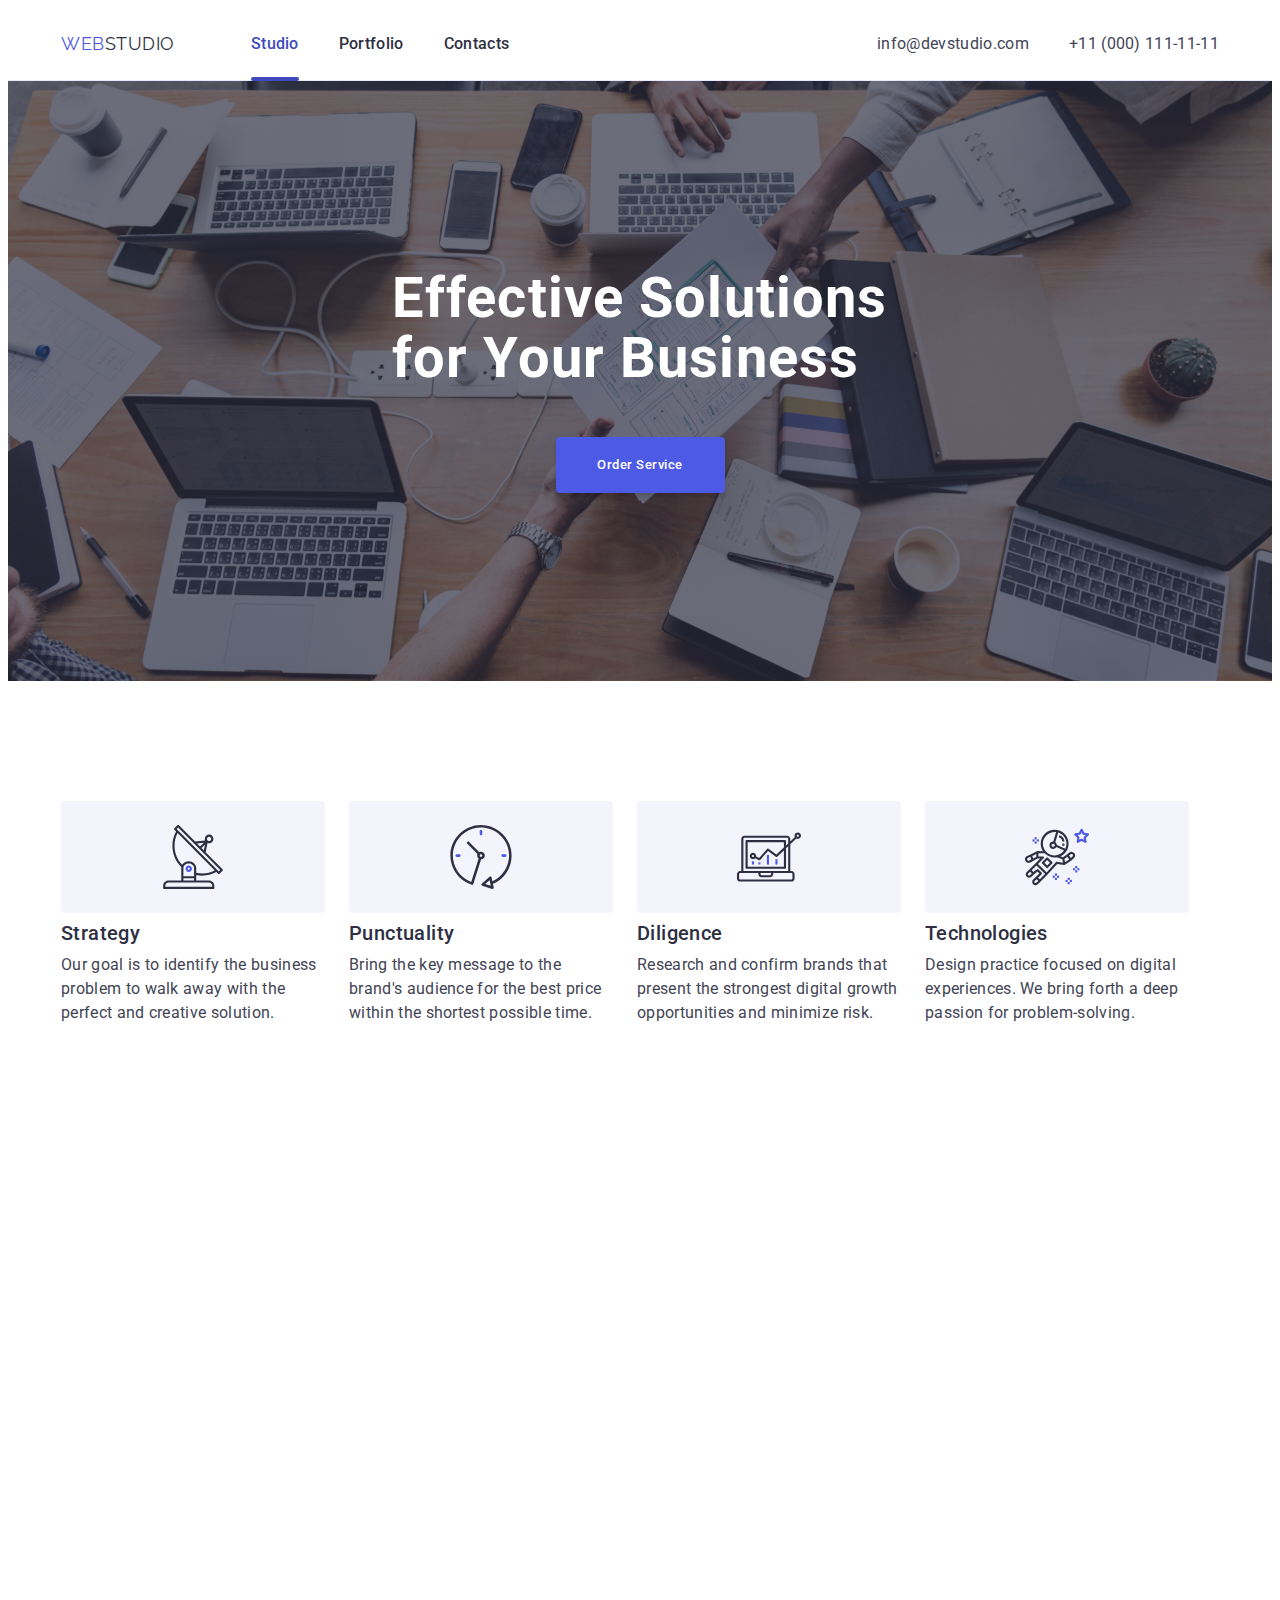
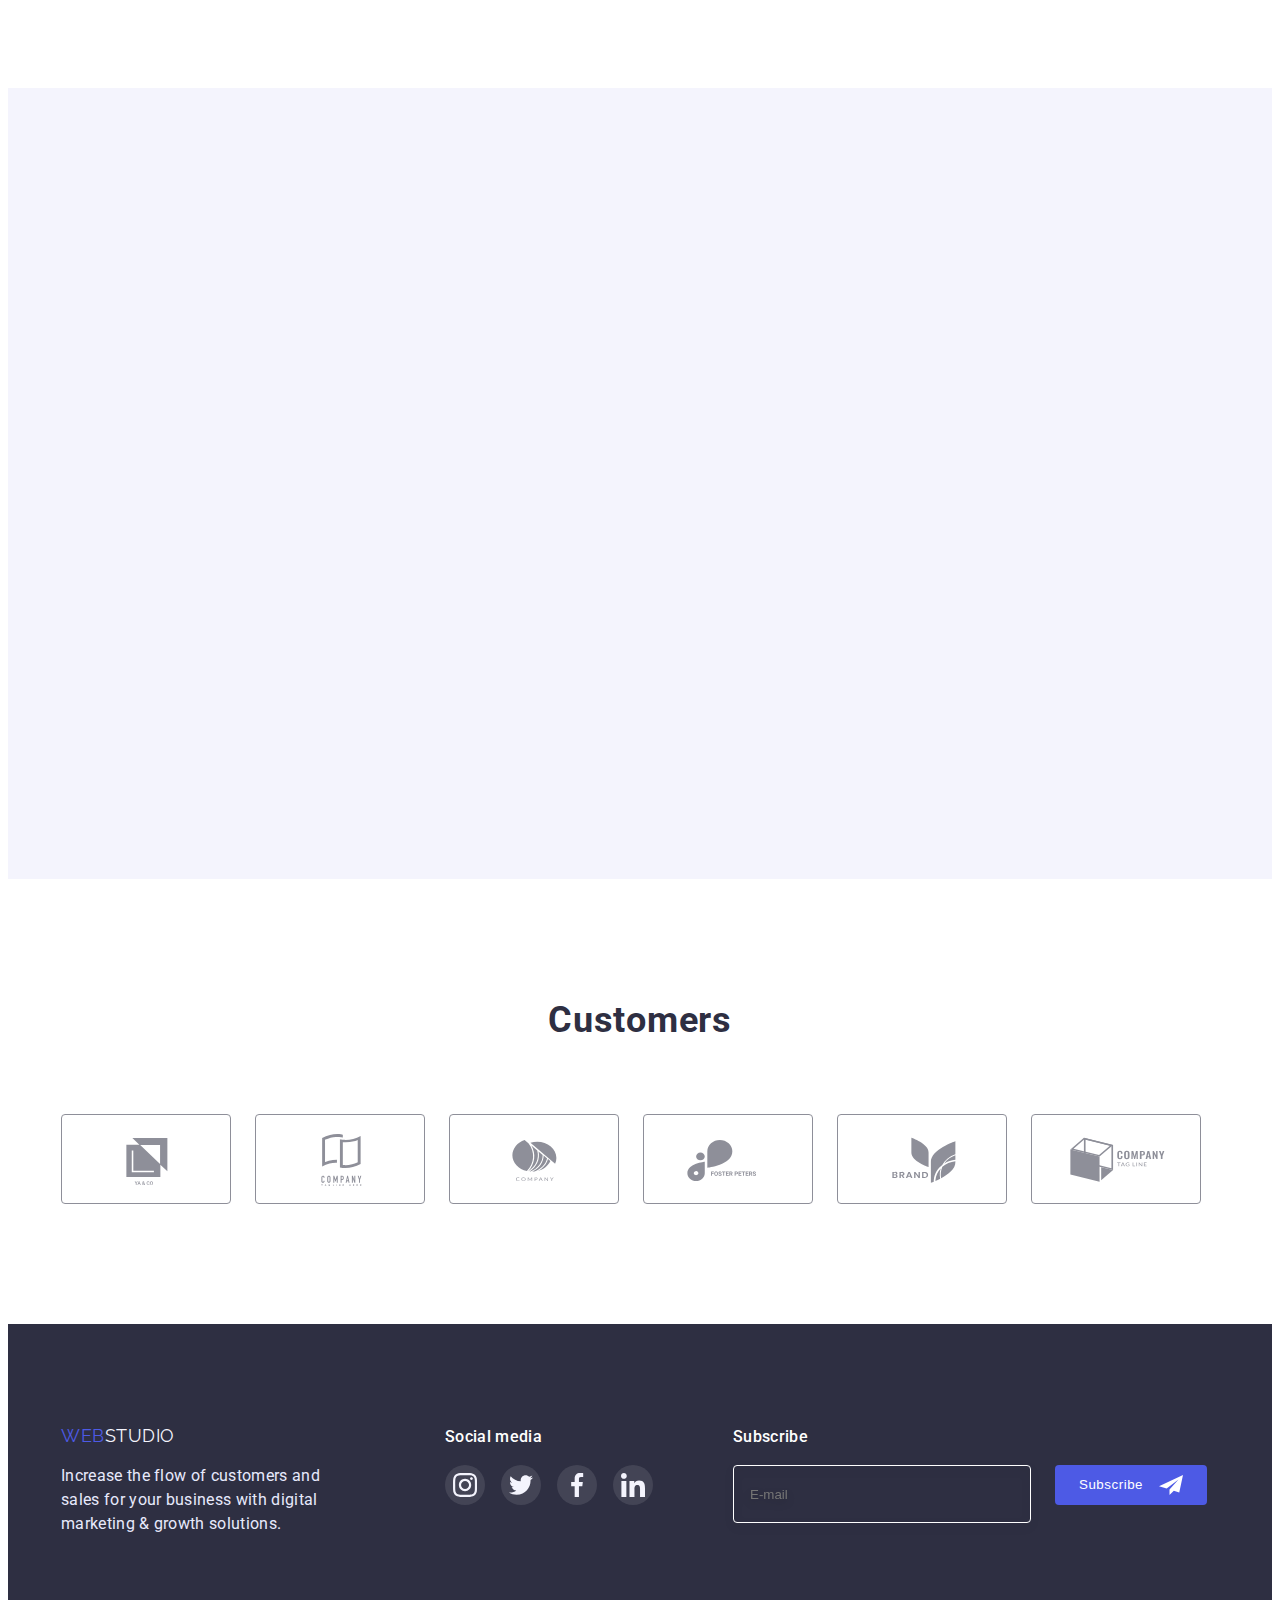
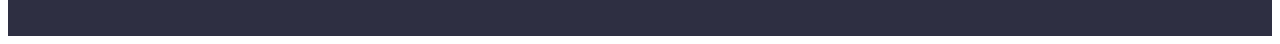
==== commit 155bfe04: "homework 6" ====
--- a/index.html
+++ b/index.html
@@ -416,9 +416,29 @@
             </li>
           </ul>
         </div>
+        <div class="footer-subscribe">
+          <p class="subscribe-title">Subscribe</p>
+          <form class="subscribe-form">
+            <label for="subscribe"></label>
+            <input
+              type="text"
+              class="subscribe-input"
+              name="subscribe"
+              placeholder="E-mail"
+            />
+            <button type="submit" class="subscribe-btn btn">
+              Subscribe
+              <span>
+                <svg class="subscribe-icon" width="24" height="24">
+                  <use href="./images/icons.svg#icon-subscribe"></use>
+                </svg>
+              </span>
+            </button>
+          </form>
+        </div>
       </div>
     </footer>
-    <div class="backdrop" data-modal>
+    <div class="backdrop is-hidden" data-modal>
       <div class="modal">
         <button type="button" class="modal-close" data-modal-close>
           <svg class="icon-modal-close" width="8" height="8">
@@ -469,6 +489,28 @@
               </svg>
             </div>
           </div>
+          <div class="modal-field">
+            <label for="user-text" class="input-text">Comment</label>
+            <textarea
+              name="user-text"
+              id="user-text"
+              class="modal-textarea"
+              placeholder="Text input"
+            ></textarea>
+          </div>
+          <div class="modal-field">
+            <input
+              class="input-check hidden"
+              type="checkbox"
+              id="input-check"
+              name="user-check"
+              value="true"
+            />
+            <label class="check-text" for="input-check">
+              I accept the terms and conditions of the
+              <a href="#" class="check-link">Privacy Policy</a></label
+            >
+          </div>
           <button type="submit" class="modal-send btn">Send</button>
         </form>
       </div>
--- a/css/styles.css
+++ b/css/styles.css
@@ -10,6 +10,7 @@
   --modal-btn-background: #f4f4fd;
   --portfolio-card-accent: #4d5ae5;
   --portfolio-card-text: #f4f4fd;
+  --modal-icons-focus: #4d5ae5;
   --link-accent: #404bbf;
   --transition: 250ms cubic-bezier(0.4, 0, 0.2, 1);
 }
@@ -163,7 +164,6 @@
 /*?-----------------------HERO-------------------------- */
 .main-btn {
   font-family: "Roboto", sans-serif;
-  font-size: 16px;
   font-weight: 500;
   line-height: 1.5;
   min-width: 169px;
@@ -176,7 +176,6 @@
   border: none;
   box-shadow: 0px 4px 4px rgba(0, 0, 0, 0.15);
   border-radius: 4px;
-  cursor: pointer;
   margin-top: 48px;
   transition: background-color var(--transition), cursor var(--transition);
 }
@@ -394,6 +393,57 @@
   color: #e7e9fc;
   margin-top: 16px;
 }
+.footer-subscribe {
+  margin-left: 80px;
+}
+.subscribe-title {
+  font-weight: 500;
+  line-height: 1.5;
+  letter-spacing: 0.02em;
+  color: var(--primary-white-color);
+  margin-bottom: 16px;
+}
+.subscribe-form {
+  display: flex;
+}
+.subscribe-input {
+  min-width: 264px;
+  height: 40px;
+  border: 1px solid #ffffff;
+  filter: drop-shadow(0px 4px 4px rgba(0, 0, 0, 0.15));
+  border-radius: 4px;
+  color: var(--primary-white-color);
+  outline: transparent;
+  background-color: transparent;
+  margin-right: 24px;
+  padding: 8px 16px;
+}
+.subscribe-btn {
+  font-weight: 500;
+  line-height: 1.5;
+  height: 40px;
+  margin: 0 auto;
+  padding: 8px 24px;
+  letter-spacing: 0.04em;
+  display: flex;
+  align-items: center;
+  justify-content: center;
+  color: var(--primary-white-color);
+  background-color: var(--modal-btn-color);
+  border: none;
+  gap: 16px;
+  border-radius: 4px;
+  transition: background-color var(--transition), cursor var(--transition);
+}
+.subscribe-btn:is(:hover, :focus) {
+  background-color: #404bbf;
+  cursor: pointer;
+}
+.subscribe-icon {
+  display: flex;
+  align-items: center;
+  justify-content: center;
+}
 
 /*?-----------------------PORTFOLIO-------------------------- */
 .portfolio-btn {
@@ -499,7 +549,7 @@
   transform: translate(-50%, -50%) scaleY(1);
   width: 408px;
   min-height: 576px;
-  padding: 24px;
+  padding: 24px 24px 0 24px;
   background-color: #fcfcfc;
   box-shadow: 0px 1px 1px rgba(0, 0, 0, 0.14), 0px 1px 3px rgba(0, 0, 0, 0.12),
     0px 2px 1px rgba(0, 0, 0, 0.2);
@@ -530,6 +580,7 @@
 }
 .modal-field {
   margin-bottom: 8px;
+  display: block;
 }
 .modal-title {
   font-weight: 500;
@@ -542,19 +593,25 @@
 .modal-input {
   width: 100%;
   height: 40px;
-  border: 1px solid #2e2f42;
-  border-radius: 4px;
-  opacity: 0.2;
+  border: 1px solid rgba(46, 47, 66, 0.2);
+  border-radius: 4px;
+  outline: transparent;
   background-color: transparent;
   padding-left: 38px;
 }
+.modal-input:focus {
+  border-color: var(--modal-icons-focus);
+}
+.modal-input:focus + .modal-icon {
+  fill: var(--modal-icons-focus);
+}
 .input-wrap {
   position: relative;
 }
 
 .modal-icon {
   position: absolute;
-  left: 19px;
+  left: 16px;
   top: 50%;
   transform: translateY(-50%);
 }
@@ -565,6 +622,46 @@
   color: #8e8f99;
   margin-bottom: 4px;
 }
+.modal-textarea {
+  padding: 8px 16px;
+  width: 100%;
+  height: 120px;
+  border: 1px solid rgba(46, 47, 66, 0.2);
+  border-radius: 4px;
+  outline: transparent;
+  background-color: transparent;
+  resize: none;
+}
+.check-text {
+  font-size: 12px;
+  line-height: 1.17;
+  margin-top: 16px;
+  letter-spacing: 0.04em;
+  align-items: center;
+  color: #8e8f99;
+  display: flex;
+}
+.check-text::before {
+  content: "";
+  width: 16px;
+  height: 16px;
+  border: 1px solid #2e2f42;
+  border-radius: 2px;
+  margin-right: 8px;
+}
+.input-check:checked + .check-text::before {
+  background-color: #404bbf;
+  border: none;
+  background-image: url(../images/checked.svg);
+  background-repeat: no-repeat;
+  background-position: center;
+}
+.input-check:focus + .check-text::before {
+  border-color: #404bbf;
+}
+.check-link {
+  margin-left: 4px;
+}
 .modal-send {
   font-weight: 500;
   line-height: 1.5;
@@ -578,6 +675,11 @@
   border: none;
   box-shadow: 0px 4px 4px rgba(0, 0, 0, 0.15);
   border-radius: 4px;
+  margin-top: 24px;
+  margin-bottom: 24px;
+}
+.modal-send:is(:hover, :focus) {
+  background-color: #404bbf;
   cursor: pointer;
 }
 .is-hidden {
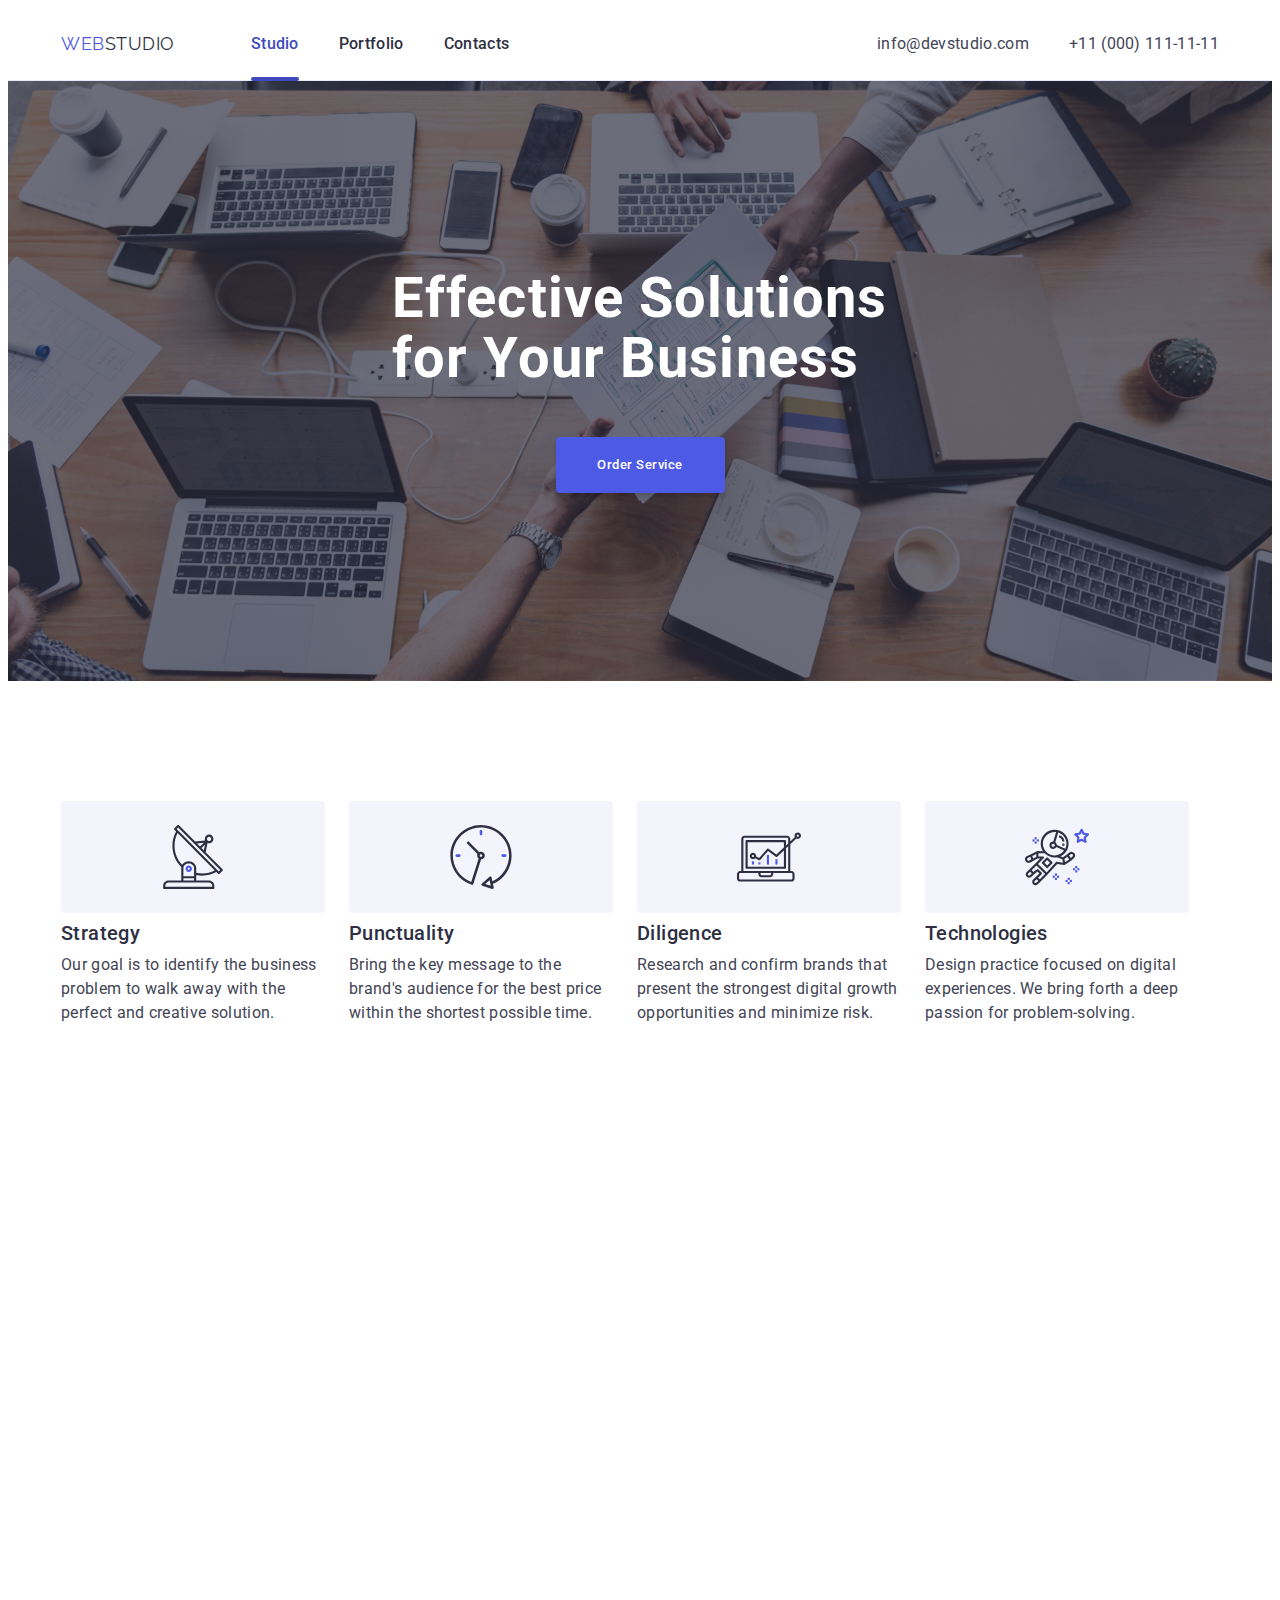
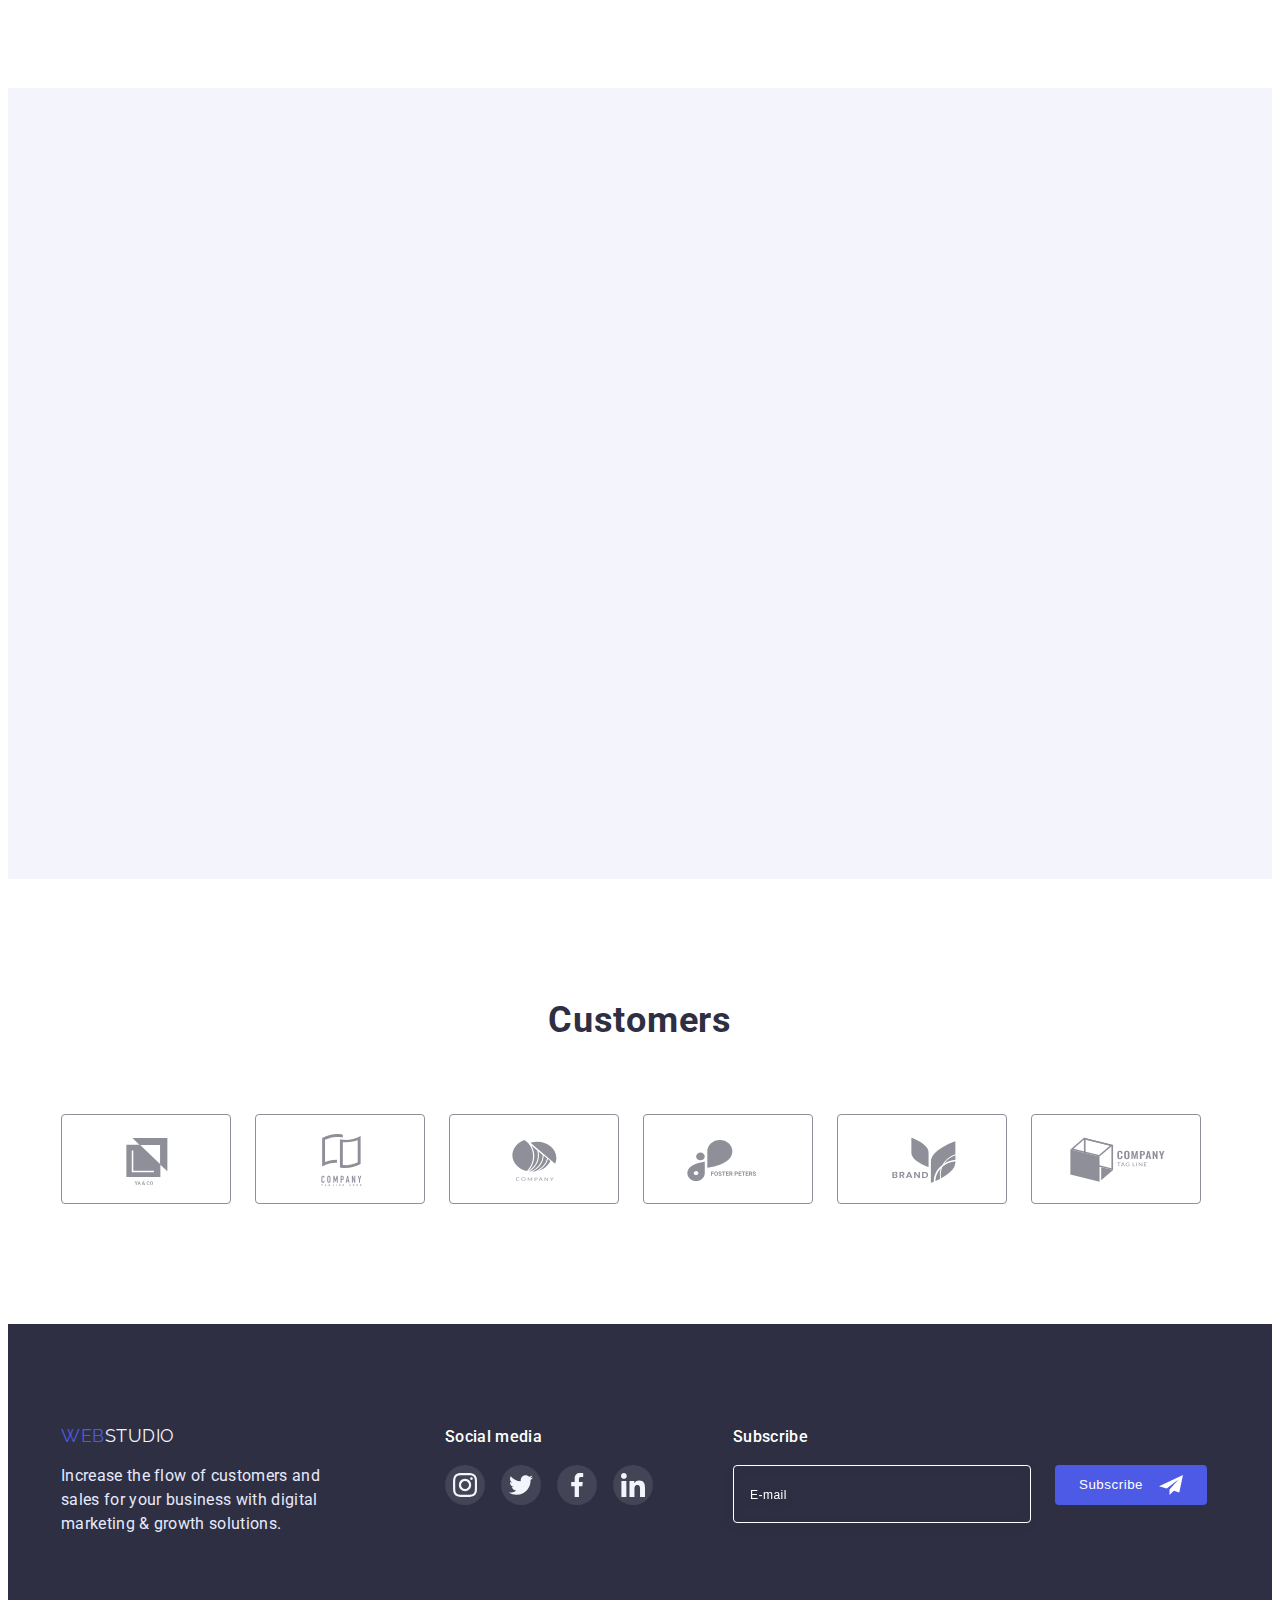
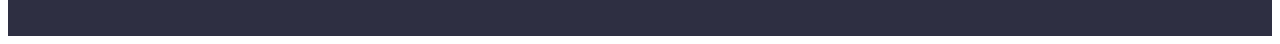
==== commit e5b8abb6: "homework 6" ====
--- a/index.html
+++ b/index.html
@@ -419,20 +419,19 @@
         <div class="footer-subscribe">
           <p class="subscribe-title">Subscribe</p>
           <form class="subscribe-form">
-            <label for="subscribe"></label>
+            <label for="subscribe" id="subscribe"></label>
             <input
               type="text"
               class="subscribe-input"
               name="subscribe"
+              id="subscribe"
               placeholder="E-mail"
             />
             <button type="submit" class="subscribe-btn btn">
               Subscribe
-              <span>
-                <svg class="subscribe-icon" width="24" height="24">
-                  <use href="./images/icons.svg#icon-subscribe"></use>
-                </svg>
-              </span>
+              <svg class="subscribe-icon" width="24" height="24">
+                <use href="./images/icons.svg#icon-subscribe"></use>
+              </svg>
             </button>
           </form>
         </div>
@@ -470,7 +469,7 @@
                 id="user-tel"
                 name="user-tel"
               />
-              <svg class="modal-icon" width="18" height="18">
+              <svg class="modal-icon" width="18" height="24">
                 <use href="./images/icons.svg#icon-tel"></use>
               </svg>
             </div>
@@ -484,7 +483,7 @@
                 id="user-email"
                 name="user-email"
               />
-              <svg class="modal-icon" width="18" height="18">
+              <svg class="modal-icon" width="18" height="24">
                 <use href="./images/icons.svg#icon-email"></use>
               </svg>
             </div>
--- a/css/styles.css
+++ b/css/styles.css
@@ -409,7 +409,7 @@
 .subscribe-input {
   min-width: 264px;
   height: 40px;
-  border: 1px solid #ffffff;
+  border: 1px solid var(--primary-white-color);
   filter: drop-shadow(0px 4px 4px rgba(0, 0, 0, 0.15));
   border-radius: 4px;
   color: var(--primary-white-color);
@@ -417,6 +417,15 @@
   background-color: transparent;
   margin-right: 24px;
   padding: 8px 16px;
+}
+.subscribe-input::placeholder {
+  font-size: 12px;
+  line-height: 2;
+  display: flex;
+  align-items: center;
+  justify-content: center;
+  letter-spacing: 0.04em;
+  color: var(--primary-white-color);
 }
 .subscribe-btn {
   font-weight: 500;
@@ -548,8 +557,8 @@
   left: 50%;
   transform: translate(-50%, -50%) scaleY(1);
   width: 408px;
-  min-height: 576px;
-  padding: 24px 24px 0 24px;
+  height: 584px;
+  padding: 24px;
   background-color: #fcfcfc;
   box-shadow: 0px 1px 1px rgba(0, 0, 0, 0.14), 0px 1px 3px rgba(0, 0, 0, 0.12),
     0px 2px 1px rgba(0, 0, 0, 0.2);
@@ -598,6 +607,7 @@
   outline: transparent;
   background-color: transparent;
   padding-left: 38px;
+  transition: border-color var(--transition);
 }
 .modal-input:focus {
   border-color: var(--modal-icons-focus);
@@ -614,8 +624,10 @@
   left: 16px;
   top: 50%;
   transform: translateY(-50%);
+  transition: fill var(--transition);
 }
 .input-text {
+  display: block;
   font-size: 12px;
   line-height: 1.17;
   letter-spacing: 0.04em;
@@ -623,6 +635,11 @@
   margin-bottom: 4px;
 }
 .modal-textarea {
+  display: block;
+  font-size: 12px;
+  line-height: 1.17;
+  letter-spacing: 0.04em;
+  color: rgba(46, 47, 66, 0.4);
   padding: 8px 16px;
   width: 100%;
   height: 120px;
@@ -631,6 +648,9 @@
   outline: transparent;
   background-color: transparent;
   resize: none;
+}
+.modal-textarea:focus {
+  border-color: var(--modal-icons-focus);
 }
 .check-text {
   font-size: 12px;
@@ -648,19 +668,21 @@
   border: 1px solid #2e2f42;
   border-radius: 2px;
   margin-right: 8px;
+  transition: border-color var(--transition);
 }
 .input-check:checked + .check-text::before {
   background-color: #404bbf;
   border: none;
   background-image: url(../images/checked.svg);
   background-repeat: no-repeat;
-  background-position: center;
+  background-position: bottom;
 }
 .input-check:focus + .check-text::before {
   border-color: #404bbf;
 }
 .check-link {
   margin-left: 4px;
+  color: var(--modal-icons-focus);
 }
 .modal-send {
   font-weight: 500;
@@ -676,7 +698,7 @@
   box-shadow: 0px 4px 4px rgba(0, 0, 0, 0.15);
   border-radius: 4px;
   margin-top: 24px;
-  margin-bottom: 24px;
+  transition: background-color var(--transition), cursor var(--transition);
 }
 .modal-send:is(:hover, :focus) {
   background-color: #404bbf;
